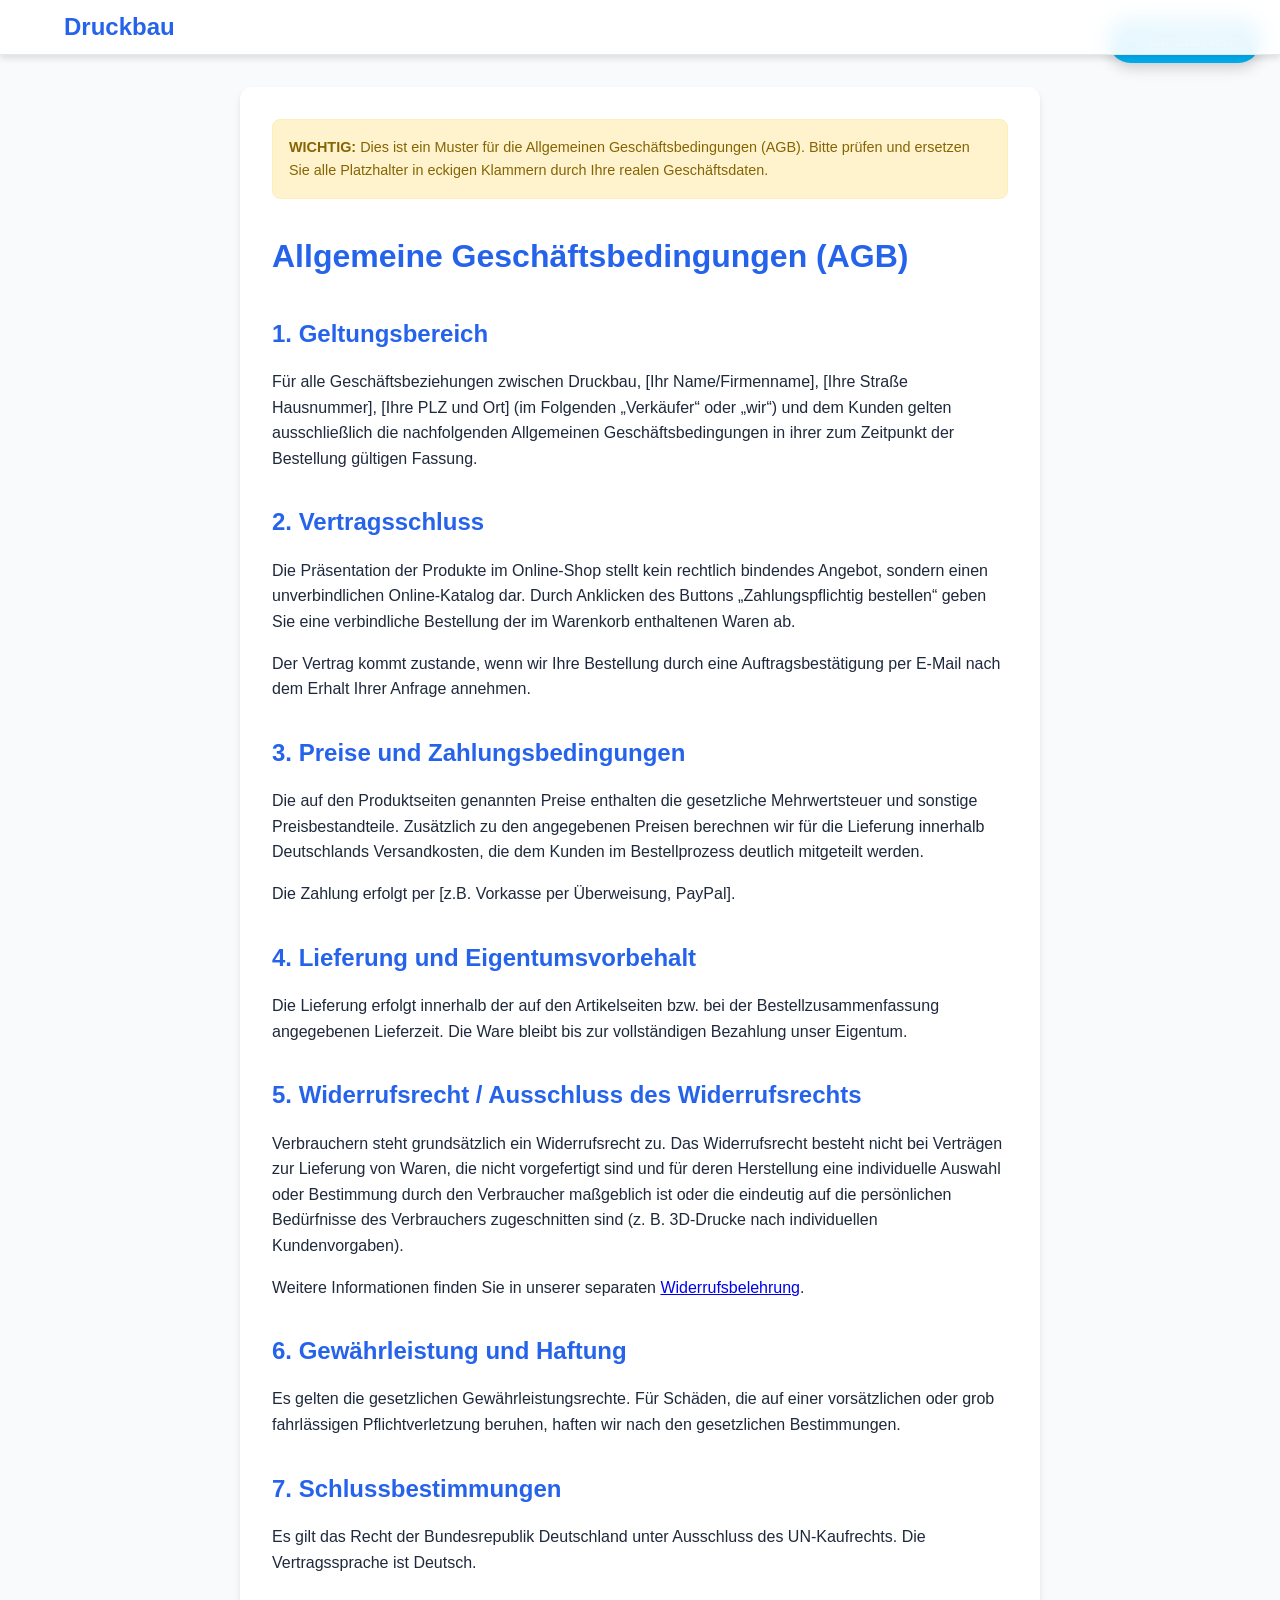
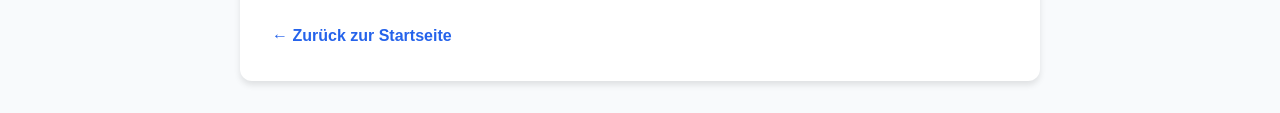
==== agb.html @ fbfbb834 "New Update" ====
<!DOCTYPE html>
<html lang="de">

<head>
    <meta charset="UTF-8">
    <meta name="viewport" content="width=device-width, initial-scale=1.0">
    <title>Druckbau - AGB</title>
    <link href="https://fonts.googleapis.com/css2?family=Inter:wght@300;400;500;600;700&display=swap" rel="stylesheet">
    <link rel="stylesheet" href="style.css">
    <!-- Security Headers -->
    <meta http-equiv="Content-Security-Policy"
        content="default-src 'self'; script-src 'self' https://fonts.googleapis.com https://cdn.jsdelivr.net; style-src 'self' 'unsafe-inline' https://fonts.googleapis.com; font-src 'self' https://fonts.gstatic.com; img-src 'self' data:; connect-src 'self' https://api.emailjs.com; upgrade-insecure-requests; frame-ancestors 'none';">
    <meta name="referrer" content="no-referrer-when-downgrade">
    <meta http-equiv="X-Content-Type-Options" content="nosniff">
    <meta http-equiv="X-Frame-Options" content="DENY">
    <meta http-equiv="Permissions-Policy" content="camera=(), microphone=(), geolocation=(), payment=()">
    <style>
        .legal-content {
            max-width: 800px;
            margin: 2rem auto;
            padding: 2rem;
            background: white;
            border-radius: 12px;
            box-shadow: 0 4px 6px rgba(0, 0, 0, 0.1);
        }

        h1,
        h2,
        h3 {
            color: var(--primary-blue);
            margin-bottom: 1rem;
            margin-top: 2rem;
        }

        p {
            margin-bottom: 1rem;
            line-height: 1.6;
        }

        .back-link {
            display: inline-block;
            margin-top: 2rem;
            color: var(--primary-blue);
            text-decoration: none;
            font-weight: bold;
        }
        .back-home-fixed {
            position: fixed;
            top: 20px;
            right: 20px;
            background: #00AEEF;
            color: white;
            padding: 10px 20px;
            border-radius: 50px;
            text-decoration: none;
            font-weight: bold;
            box-shadow: 0 4px 15px rgba(0, 0, 0, 0.2);
            z-index: 1000;
            font-size: 0.9rem;
            transition: transform 0.2s;
        }

        .back-home-fixed:hover {
            transform: scale(1.05);
            background: #0096ce;
        }
    </style>
</head>

<body>
    <a href="index.html" class="back-home-fixed">← Zur Startseite</a>
    <nav>
        <div class="nav-left">
            <a href="index.html" style="text-decoration:none; color:inherit;">
                <h2 style="margin:0; color: var(--primary-blue);">Druckbau</h2>
            </a>
        </div>
    </nav>

    <main>
        <div class="legal-content">
            <div
                style="background: #fff3cd; border: 1px solid #ffeeba; color: #856404; padding: 1rem; border-radius: 8px; margin-bottom: 2rem; font-size: 0.9rem;">
                <strong>WICHTIG:</strong> Dies ist ein Muster für die Allgemeinen Geschäftsbedingungen (AGB). Bitte prüfen und ersetzen Sie alle Platzhalter in eckigen Klammern durch Ihre realen Geschäftsdaten.
            </div>
            <h1>Allgemeine Geschäftsbedingungen (AGB)</h1>

            <h2>1. Geltungsbereich</h2>
            <p>Für alle Geschäftsbeziehungen zwischen Druckbau, [Ihr Name/Firmenname], [Ihre Straße Hausnummer], [Ihre PLZ und Ort] (im Folgenden „Verkäufer“ oder „wir“) und dem Kunden gelten ausschließlich die nachfolgenden Allgemeinen Geschäftsbedingungen in ihrer zum Zeitpunkt der Bestellung gültigen Fassung.</p>

            <h2>2. Vertragsschluss</h2>
            <p>Die Präsentation der Produkte im Online-Shop stellt kein rechtlich bindendes Angebot, sondern einen unverbindlichen Online-Katalog dar. Durch Anklicken des Buttons „Zahlungspflichtig bestellen“ geben Sie eine verbindliche Bestellung der im Warenkorb enthaltenen Waren ab.</p>
            <p>Der Vertrag kommt zustande, wenn wir Ihre Bestellung durch eine Auftragsbestätigung per E-Mail nach dem Erhalt Ihrer Anfrage annehmen.</p>

            <h2>3. Preise und Zahlungsbedingungen</h2>
            <p>Die auf den Produktseiten genannten Preise enthalten die gesetzliche Mehrwertsteuer und sonstige Preisbestandteile. Zusätzlich zu den angegebenen Preisen berechnen wir für die Lieferung innerhalb Deutschlands Versandkosten, die dem Kunden im Bestellprozess deutlich mitgeteilt werden.</p>
            <p>Die Zahlung erfolgt per [z.B. Vorkasse per Überweisung, PayPal].</p>

            <h2>4. Lieferung und Eigentumsvorbehalt</h2>
            <p>Die Lieferung erfolgt innerhalb der auf den Artikelseiten bzw. bei der Bestellzusammenfassung angegebenen Lieferzeit. Die Ware bleibt bis zur vollständigen Bezahlung unser Eigentum.</p>

            <h2>5. Widerrufsrecht / Ausschluss des Widerrufsrechts</h2>
            <p>Verbrauchern steht grundsätzlich ein Widerrufsrecht zu. Das Widerrufsrecht besteht nicht bei Verträgen zur Lieferung von Waren, die nicht vorgefertigt sind und für deren Herstellung eine individuelle Auswahl oder Bestimmung durch den Verbraucher maßgeblich ist oder die eindeutig auf die persönlichen Bedürfnisse des Verbrauchers zugeschnitten sind (z. B. 3D-Drucke nach individuellen Kundenvorgaben).</p>
            <p>Weitere Informationen finden Sie in unserer separaten <a href="widerruf.html">Widerrufsbelehrung</a>.</p>

            <h2>6. Gewährleistung und Haftung</h2>
            <p>Es gelten die gesetzlichen Gewährleistungsrechte. Für Schäden, die auf einer vorsätzlichen oder grob fahrlässigen Pflichtverletzung beruhen, haften wir nach den gesetzlichen Bestimmungen.</p>

            <h2>7. Schlussbestimmungen</h2>
            <p>Es gilt das Recht der Bundesrepublik Deutschland unter Ausschluss des UN-Kaufrechts. Die Vertragssprache ist Deutsch.</p>

            <a href="index.html" class="back-link">← Zurück zur Startseite</a>
        </div>
    </main>
</body>

</html>
---- style.css ----
:root {
    --primary-blue: #2563eb;
    --primary-dark: #1d4ed8;
    --white: #ffffff;
    --bg-light: #f8fafc;
    --bg-white: #ffffff; --bg-card: #ffffff;
    --text-dark: #1e293b;
    --text-light: #64748b;
    --border-color: #e2e8f0;
    --success-color: #10b981;
    --error-color: #ef4444;
    --warning-color: #f59e0b;
    --info-color: #3b82f6;
    --card-shadow: 0 4px 6px -1px rgb(0 0 0 / 0.1);
    --nav-bg: rgba(255, 255, 255, 0.9);
    --accent-blue: #e7f1ff;
    --shadow: 0 4px 6px rgba(0, 0, 0, 0.1);
    --transition: all 0.3s cubic-bezier(0.4, 0, 0.2, 1);
}

[data-theme="dark"] {
    --bg-light: #0f172a;
    --bg-white: #1e293b; --bg-card: #1e293b;
    --text-dark: #f8fafc;
    --text-light: #cbd5e1;
    --border-color: #334155;
    --card-shadow: 0 4px 6px -1px rgb(0 0 0 / 0.5);
    --nav-bg: rgba(15, 23, 42, 0.9);
}

* {
    margin: 0;
    padding: 0;
    box-sizing: border-box;
    font-family: 'Inter', sans-serif;
    transition: background-color 0.3s ease, color 0.3s ease, border-color 0.3s ease;
}

body {
    background-color: var(--bg-light);
    color: var(--text-dark);
    display: flex;
    flex-direction: column;
    min-height: 100vh;
    line-height: 1.6;
}

/* Navbar */
nav {
    background-color: var(--nav-bg);
    padding: 0.5rem 5%;
    display: flex;
    justify-content: space-between;
    align-items: center;
    box-shadow: var(--shadow);
    position: sticky;
    top: 0;
    z-index: 1000;
    backdrop-filter: blur(10px);
    border-bottom: 1px solid var(--border-color);
}

.nav-left {
    display: flex;
    align-items: center;
    gap: 1rem;
}

.logo {
    height: 80px;
    width: auto;
}

.nav-links {
    display: flex;
    gap: 2rem;
    list-style: none;
}

.nav-links li a {
    text-decoration: none;
    color: var(--text-dark);
    font-weight: 500;
    font-size: 1rem;
    display: block;
    padding: 0.5rem 0.2rem;
    transition: var(--transition);
}

.nav-links li a:hover,
.nav-links li a.active {
    color: var(--primary-blue);
}

.cart-icon-container {
    position: relative;
    cursor: pointer;
}

.cart-icon-container svg {
    width: 24px;
    height: 24px;
    color: var(--text-dark);
    transition: var(--transition);
}

.cart-icon-container:hover svg {
    color: var(--primary-blue);
}

.cart-count {
    position: absolute;
    top: -8px;
    right: -8px;
    background-color: var(--primary-blue);
    color: var(--white);
    font-size: 0.75rem;
    width: 18px;
    height: 18px;
    border-radius: 50%;
    display: flex;
    justify-content: center;
    align-items: center;
}

.wishlist-icon-container {
    position: relative;
    cursor: pointer;
    margin-right: 0.5rem;
}

.wishlist-icon-container svg {
    width: 24px;
    height: 24px;
    color: var(--text-dark);
    transition: var(--transition);
}

.wishlist-icon-container:hover svg {
    color: #ff4757;
}

.wishlist-count {
    position: absolute;
    top: -8px;
    right: -8px;
    background-color: #ff4757;
    color: var(--white);
    font-size: 0.75rem;
    width: 18px;
    height: 18px;
    border-radius: 50%;
    display: flex;
    justify-content: center;
    align-items: center;
}

/* Dropdown Menu Styles */
.dropdown {
    position: relative;
}

.dropdown-toggle {
    display: flex;
    align-items: center;
    gap: 0.3rem;
    cursor: pointer;
}

.arrow {
    font-size: 0.7rem;
    transition: transform 0.3s ease;
}

.dropdown:hover .arrow {
    transform: rotate(180deg);
}

.dropdown-menu {
    position: absolute;
    top: calc(100% - 5px);
    left: 50%;
    transform: translateX(-50%) translateY(10px);
    background-color: var(--nav-bg);
    min-width: 220px;
    box-shadow: var(--shadow);
    border: 1px solid var(--border-color);
    border-radius: 8px;
    list-style: none;
    padding: 0.5rem 0;
    opacity: 0;
    visibility: hidden;
    transition: var(--transition);
    backdrop-filter: blur(10px);
    z-index: 1001;
}

/* Bridge the gap between link and menu */
.dropdown::after {
    content: '';
    position: absolute;
    top: 100%;
    left: 0;
    width: 100%;
    height: 15px;
    background: transparent;
    display: none;
}

.dropdown:hover::after {
    display: block;
}

.dropdown:hover .dropdown-menu,
.dropdown.show .dropdown-menu {
    opacity: 1;
    visibility: visible;
    transform: translateX(-50%) translateY(0);
}

.dropdown.show .arrow {
    transform: rotate(180deg);
}

.dropdown-menu li {
    width: 100%;
}

.dropdown-menu li a {
    display: block;
    padding: 0.8rem 1.5rem;
    width: 100%;
    color: var(--text-dark);
}

.dropdown-menu li a:hover {
    background-color: var(--accent-blue);
    color: var(--primary-blue);
}

[data-theme="dark"] .dropdown-menu {
    background-color: var(--nav-bg);
}

/* Sections */
main {
    flex: 1;
}

section {
    display: none;
    padding: 2rem 5%;
    animation: fadeIn 0.5s ease;
}

section.active {
    display: block;
}

@keyframes fadeIn {
    from {
        opacity: 0;
        transform: translateY(10px);
    }

    to {
        opacity: 1;
        transform: translateY(0);
    }
}

/* Home Section */
#home {
    position: relative;
    height: 90vh;
    /* Fill most of screen */
    display: flex;
    flex-direction: column;
    justify-content: center;
    align-items: center;
    text-align: center;
    color: var(--white);
    background: linear-gradient(rgba(0, 86, 179, 0.7), rgba(0, 40, 85, 0.8)), url('background.png');
    background-size: cover;
    background-position: center;
    padding: 0;
}

#home h1 {
    font-size: 4rem;
    margin-bottom: 1rem;
    text-shadow: 0 2px 4px rgba(0, 0, 0, 0.3);
}

#home p {
    font-size: 1.5rem;
    margin-bottom: 2rem;
}

.youtube-link,
.discord-link {
    display: inline-flex;
    align-items: center;
    gap: 0.5rem;
    padding: 0.8rem 1.5rem;
    background-color: var(--white);
    border-radius: 50px;
    text-decoration: none;
    font-weight: bold;
    transition: var(--transition);
    box-shadow: 0 4px 15px rgba(0, 0, 0, 0.2);
}

.youtube-link {
    color: #FF0000;
}

.discord-link {
    background-color: #5865F2;
    color: var(--white);
}

.youtube-link:hover,
.discord-link:hover {
    transform: translateY(-3px);
    box-shadow: 0 6px 20px rgba(0, 0, 0, 0.3);
}

/* Products Section */
.products-grid {
    display: grid;
    grid-template-columns: repeat(auto-fit, minmax(280px, 1fr));
    gap: 2rem;
    margin-top: 2rem;
}

.product-card {
    background: var(--bg-white);
    border-radius: 16px;
    padding: 1.5rem;
    box-shadow: var(--card-shadow);
    transition: var(--transition);
    border: 1px solid var(--border-color);
    display: flex;
    flex-direction: column;
    justify-content: space-between;
}

.product-card:hover {
    transform: translateY(-5px);
    box-shadow: 0 10px 20px rgba(0, 0, 0, 0.1);
}

.product-gallery {
    margin-bottom: 1rem;
}

.main-image-container {
    position: relative;
    overflow: hidden;
    border-radius: 12px;
    background: #f8f8f8;
    aspect-ratio: 1 / 1;
    display: flex;
    align-items: center;
    justify-content: center;
}

.main-img {
    width: 100%;
    height: 100%;
    object-fit: contain;
    transition: transform 0.3s ease;
}

.thumbnail-row {
    display: flex;
    gap: 8px;
    margin-top: 8px;
    overflow-x: auto;
    padding-bottom: 5px;
}

.thumbnail {
    width: 60px;
    height: 60px;
    object-fit: cover;
    border-radius: 8px;
    cursor: pointer;
    border: 2px solid transparent;
    transition: all 0.2s ease;
    opacity: 0.7;
}

.thumbnail:hover {
    opacity: 1;
    transform: scale(1.05);
}

.thumbnail.active {
    border-color: var(--primary-blue);
    opacity: 1;
    box-shadow: 0 0 8px rgba(0, 174, 239, 0.4);
}

.wishlist-btn {
    position: absolute;
    top: 1rem;
    right: 1rem;
    background: white;
    border: 1px solid var(--border-color);
    border-radius: 50%;
    width: 36px;
    height: 36px;
    display: flex;
    justify-content: center;
    align-items: center;
    cursor: pointer;
    z-index: 10;
    transition: var(--transition);
    box-shadow: var(--shadow);
}

.wishlist-btn svg {
    width: 20px;
    height: 20px;
    color: var(--text-light);
}

.wishlist-btn.active svg {
    color: #ff4757;
    fill: #ff4757;
}

.wishlist-btn:hover {
    transform: scale(1.1);
}

.product-card h3 {
    color: var(--primary-blue);
    margin-bottom: 0.5rem;
}

.price {
    font-size: 1.25rem;
    font-weight: bold;
    color: var(--text-dark);
    margin-bottom: 1.5rem;
    display: block;
}

.product-options {
    margin-bottom: 1.5rem;
}

.option-group {
    margin-bottom: 1rem;
}

.option-group label {
    display: block;
    margin-bottom: 0.5rem;
    font-size: 0.9rem;
    color: var(--text-light);
}

.gallery-container {
    position: relative;
    overflow: hidden;
    border-radius: 8px;
    margin-bottom: 1rem;
}

.tint-layer {
    position: absolute;
    top: 0;
    left: 0;
    width: 100%;
    height: 100%;
    pointer-events: none;
    z-index: 5;
    mix-blend-mode: multiply;
    /* Or 'color' / 'overlay' depending on look */
    transition: background 0.5s ease;
    border-radius: 8px;
}

select,
.qty-input {
    width: 100%;
    padding: 0.8rem;
    border: 1px solid #ddd;
    border-radius: 6px;
    background-color: #f9f9f9;
    font-size: 1rem;
}

.color-preview-container {
    display: flex;
    align-items: center;
    gap: 10px;
}

.color-preview {
    width: 24px;
    height: 24px;
    border-radius: 50%;
    border: 1px solid #ddd;
    box-shadow: inset 0 2px 4px rgba(0, 0, 0, 0.1);
}

/* Colors for preview */
.preview-blue {
    background-color: #00AEEF;
}

.preview-white {
    background-color: #ffffff;
}

.preview-black {
    background-color: #000000;
}

.preview-green {
    background-color: #28a745;
}

.preview-orange {
    background-color: #fd7e14;
}

.preview-trans-blue {
    background-color: rgba(0, 0, 255, 0.5);
    background-image: linear-gradient(45deg, #ccc 25%, transparent 25%, transparent 75%, #ccc 75%, #ccc), linear-gradient(45deg, #ccc 25%, transparent 25%, transparent 75%, #ccc 75%, #ccc);
    background-size: 10px 10px;
    background-position: 0 0, 5px 5px;
    box-shadow: inset 0 0 0 20px rgba(0, 174, 239, 0.6);
    /* Cyan-Blue tint */
}

.preview-trans-green {
    background-color: rgba(0, 255, 0, 0.5);
    background-image: linear-gradient(45deg, #ccc 25%, transparent 25%, transparent 75%, #ccc 75%, #ccc), linear-gradient(45deg, #ccc 25%, transparent 25%, transparent 75%, #ccc 75%, #ccc);
    background-size: 10px 10px;
    background-position: 0 0, 5px 5px;
    box-shadow: inset 0 0 0 20px rgba(40, 167, 69, 0.6);
}

.preview-trans-yellow {
    background-color: rgba(255, 255, 0, 0.5);
    background-image: linear-gradient(45deg, #ccc 25%, transparent 25%, transparent 75%, #ccc 75%, #ccc), linear-gradient(45deg, #ccc 25%, transparent 25%, transparent 75%, #ccc 75%, #ccc);
    background-size: 10px 10px;
    background-position: 0 0, 5px 5px;
    box-shadow: inset 0 0 0 20px rgba(255, 255, 0, 0.6);
}

.preview-trans-red {
    background-color: rgba(255, 0, 0, 0.5);
    background-image: linear-gradient(45deg, #ccc 25%, transparent 25%, transparent 75%, #ccc 75%, #ccc), linear-gradient(45deg, #ccc 25%, transparent 25%, transparent 75%, #ccc 75%, #ccc);
    background-size: 10px 10px;
    background-position: 0 0, 5px 5px;
    box-shadow: inset 0 0 0 20px rgba(220, 53, 69, 0.6);
}

.preview-grey {
    background-color: #808080;
}

.preview-brown {
    background-color: #8B4513;
}

.preview-custom {
    background: conic-gradient(red, orange, yellow, green, blue, indigo, violet, red);
}

.warning-msg {
    margin-top: 5px;
    font-size: 0.85rem;
    color: #856404;
    background-color: #fff3cd;
    border: 1px solid #ffeeba;
    padding: 8px;
    border-radius: 4px;
}

.file-warning-box {
    margin-top: 10px;
    font-size: 0.85rem;
    color: #856404;
    background-color: #fff3cd;
    border: 1px solid #ffeeba;
    padding: 10px;
    border-radius: 8px;
    display: flex;
    align-items: flex-start;
    gap: 10px;
    line-height: 1.4;
    word-wrap: break-word;
    /* Ensure single long words break if needed */
    overflow-wrap: anywhere;
}

.file-warning-box span {
    flex: 1;
    min-width: 0;
    /* Critical for flex child wrapping */
}

.file-warning-box svg {
    flex-shrink: 0;
    margin-top: 2px;
}

.selected-files-list {
    margin-top: 8px;
    font-size: 0.85rem;
    color: var(--text-dark);
    max-height: 100px;
    overflow-y: auto;
    padding-left: 1.2rem;
}

.selected-files-list li {
    margin-bottom: 4px;
    display: flex;
    justify-content: space-between;
    align-items: center;
    background: #fff;
    padding: 4px 8px;
    border-radius: 4px;
    border: 1px solid #ddd;
}

.remove-file-btn {
    background: none;
    border: none;
    color: #dc3545;
    cursor: pointer;
    font-weight: bold;
    padding: 0 4px;
    font-size: 1.1rem;
    line-height: 1;
}

.remove-file-btn:hover {
    color: #a71d2a;
    transform: scale(1.2);
}

.add-btn {
    width: 100%;
    padding: 1rem;
    background-color: var(--primary-blue);
    color: var(--white);
    border: none;
    border-radius: 6px;
    font-weight: 600;
    cursor: pointer;
    transition: var(--transition);
}

.add-btn:hover {
    background-color: var(--secondary-blue);
}

/* Wishlist Section */
.wishlist-empty {
    text-align: center;
    padding: 3rem;
    background: var(--bg-white);
    border-radius: 12px;
    box-shadow: var(--shadow);
}

.wishlist-empty h2 {
    margin-bottom: 1rem;
    color: var(--text-light);
}

/* Cart Section */
.cart-container {
    max-width: 800px;
    margin: 0 auto;
    background: var(--white);
    padding: 2rem;
    border-radius: 12px;
    box-shadow: var(--shadow);
}

.cart-items {
    margin-bottom: 2rem;
}

.cart-item {
    display: flex;
    justify-content: space-between;
    align-items: center;
    padding: 1rem 0;
    border-bottom: 1px solid #eee;
}

.cart-item-details h4 {
    color: var(--text-dark);
}

.cart-item-info {
    font-size: 0.9rem;
    color: var(--text-light);
}

.remove-btn {
    background: none;
    border: none;
    cursor: pointer;
    color: #dc3545;
    padding: 0.5rem;
    transition: var(--transition);
}

.remove-btn:hover {
    color: #bd2130;
    transform: scale(1.1);
}

.cart-summary {
    background-color: var(--accent-blue);
    padding: 1.5rem;
    border-radius: 8px;
}

.summary-row {
    display: flex;
    justify-content: space-between;
    margin-bottom: 0.5rem;
    color: var(--text-dark);
}

.summary-row.total {
    margin-top: 1rem;
    padding-top: 1rem;
    border-top: 1px solid #ccc;
    font-weight: bold;
    font-size: 1.2rem;
    color: var(--primary-blue);
}

.checkout-btn {
    width: 100%;
    margin-top: 1.5rem;
    padding: 1rem;
    background-color: var(--primary-blue);
    color: var(--white);
    border: none;
    border-radius: 6px;
    font-weight: bold;
    font-size: 1.1rem;
    cursor: pointer;
    transition: var(--transition);
}

.checkout-btn:hover {
    background-color: var(--secondary-blue);
}

/* Contact Section */
.contact-container {
    max-width: 600px;
    margin: 0 auto;
    background: var(--white);
    padding: 3rem;
    border-radius: 12px;
    box-shadow: var(--shadow);
    text-align: center;
}

.contact-form {
    display: flex;
    flex-direction: column;
    gap: 1rem;
    margin-top: 2rem;
}

.contact-form textarea {
    width: 100%;
    padding: 1rem;
    border: 1px solid #ddd;
    border-radius: 6px;
    min-height: 150px;
    margin-bottom: 1rem;
    font-size: 1rem;
}

.contact-btn {
    padding: 1rem;
    background-color: var(--primary-blue);
    color: var(--white);
    border: none;
    border-radius: 6px;
    font-weight: bold;
    cursor: pointer;
    transition: var(--transition);
    text-decoration: none;
    display: inline-block;
}

.contact-btn:hover {
    background-color: var(--secondary-blue);
}

.hp-field {
    position: absolute;
    left: -5000px;
    top: auto;
    width: 1px;
    height: 1px;
    overflow: hidden;
}

/* Responsive */
@media (max-width: 768px) {
    nav {
        flex-direction: column;
        gap: 1rem;
    }

    .nav-links {
        gap: 1rem;
        flex-wrap: wrap;
        justify-content: center;
    }
    
    .dropdown {
        width: 100%;
        text-align: center;
    }
    
    .dropdown-menu {
        position: static;
        transform: none;
        box-shadow: none;
        border: none;
        visibility: hidden;
        opacity: 0;
        height: 0;
        overflow: hidden;
        padding: 0;
        width: 100%;
    }
    .dropdown.show .dropdown-menu {
        visibility: visible;
        opacity: 1;
        height: auto;
        padding: 0.5rem 0;
    }

    #home h1 {
        font-size: 2.5rem;
    }
}

/* Gallery Styles */
.gallery-container {
    width: 100%;
    overflow-x: auto;
    padding-bottom: 10px;
    margin-bottom: 1rem;
    -webkit-overflow-scrolling: touch;
    /* smooth scrolling on iOS */
    scrollbar-width: thin;
}

.gallery-slide {
    display: flex;
    gap: 10px;
}

.gallery-img {
    height: 100px;
    width: auto;
    cursor: pointer;
    border-radius: 4px;
    transition: transform 0.2s ease;
    display: block;
    /* Fix for whitespace */
    border: 1px solid #eee;
}

.gallery-item {
    position: relative;
    display: inline-block;
    flex-shrink: 0;
    cursor: pointer;
}

.maximize-icon {
    position: absolute;
    bottom: 5px;
    right: 5px;
    background-color: rgba(0, 0, 0, 0.6);
    color: white;
    width: 24px;
    height: 24px;
    border-radius: 4px;
    display: flex;
    justify-content: center;
    align-items: center;
    cursor: pointer;
    opacity: 0.8;
    transition: opacity 0.2s;
    /* pointer-events removed to ensure clicks work */
}

.gallery-item:hover .maximize-icon {
    opacity: 1;
    background-color: rgba(0, 123, 255, 0.8);
}

.gallery-item:hover .gallery-img {
    transform: scale(1.02);
    box-shadow: 0 2px 5px rgba(0, 0, 0, 0.2);
}

/* Lightbox Styles */
.lightbox {
    display: none;
    position: fixed;
    z-index: 1000;
    left: 0;
    top: 0;
    width: 100%;
    height: 100%;
    overflow: auto;
    background-color: rgba(0, 0, 0, 0.9);
    justify-content: center;
    align-items: center;
    flex-direction: column;
}

.lightbox-content {
    margin: auto;
    display: block;
    width: 80%;
    max-width: 900px;
    max-height: 80vh;
    object-fit: contain;
    border-radius: 8px;
    border: 2px solid white;
}

.close-lightbox {
    position: absolute;
    top: 25px;
    right: 35px;
    color: #f1f1f1;
    font-size: 40px;
    font-weight: bold;
    transition: 0.3s;
    cursor: pointer;
    z-index: 1001;
}


/* Footer */
footer {
    background-color: var(--bg-white);
    color: var(--primary-blue);
    padding: 4rem 5% 2rem 5%;
    margin-top: auto;
    border-top: 1px solid var(--border-color);
}

[data-theme="dark"] footer {
    color: var(--white);
}

.footer-container {
    display: grid;
    grid-template-columns: repeat(auto-fit, minmax(200px, 1fr));
    gap: 3rem;
    max-width: 1200px;
    margin: 0 auto 3rem auto;
}

.footer-col h3 {
    color: inherit;
    margin-bottom: 1.5rem;
    font-size: 1.2rem;
}

.footer-col p {
    font-size: 0.95rem;
    line-height: 1.6;
    margin-bottom: 1rem;
    color: inherit;
}

.footer-link {
    display: block;
    color: inherit;
    text-decoration: none;
    margin-bottom: 0.8rem;
    transition: var(--transition);
    opacity: 0.8;
}

.footer-link:hover {
    color: inherit;
    opacity: 1;
    padding-left: 5px;
}

.footer-col a {
    color: inherit;
    text-decoration: none;
    transition: var(--transition);
}

.footer-col a:hover {
    color: inherit;
    text-decoration: underline;
}

.footer-bottom {
    text-align: center;
    border-top: 1px solid var(--border-color);
    padding-top: 2rem;
}

.copyright {
    color: inherit;
    font-size: 0.85rem;
    opacity: 0.7;
}

/* Theme Toggle */
.theme-toggle {
    background: none;
    border: none;
    color: var(--text-dark);
    cursor: pointer;
    padding: 8px;
    border-radius: 50%;
    display: flex;
    align-items: center;
    justify-content: center;
    transition: var(--transition);
}

.theme-toggle:hover {
    background-color: var(--bg-light);
    transform: rotate(15deg);
}

[data-theme="dark"] .theme-toggle {
    color: #fbbf24;
}

/* Section Headers */
.section-title {
    text-align: center;
    margin-bottom: 2.5rem;
    color: var(--primary-blue);
    font-size: 2.5rem;
}

/* Process Section */
/* ... (existing process styles) ... */

/* Testimonials Section */
/* ... (existing testimonial styles) ... */

/* About Section */
.about-section {
    background-color: var(--white);
    padding: 4rem 5%;
}

.about-container {
    max-width: 1000px;
    margin: 0 auto;
    display: flex;
    align-items: center;
    gap: 4rem;
}

.about-text {
    flex: 1;
}

.about-text h3 {
    font-size: 1.8rem;
    color: var(--text-dark);
    margin-bottom: 1rem;
}

.about-text p {
    margin-bottom: 1rem;
    color: var(--text-light);
    font-size: 1.1rem;
}

.about-image {
    flex: 1;
    display: flex;
    justify-content: center;
}

.image-placeholder-box {
    width: 100%;
    max-width: 400px;
    height: 300px;
    background-color: var(--bg-light);
    border: 2px dashed var(--border-color);
    border-radius: 12px;
    display: flex;
    justify-content: center;
    align-items: center;
    color: var(--text-light);
    font-weight: bold;
}

@media (max-width: 768px) {
    .about-container {
        flex-direction: column-reverse;
        gap: 2rem;
        text-align: center;
    }

    .image-placeholder-box {
        height: 250px;
    }
}

/* FAQ Accordion */
.modal-overlay {
    position: fixed;
    top: 0;
    left: 0;
    width: 100%;
    height: 100%;
    background: rgba(0, 0, 0, 0.5);
    display: none;
    justify-content: center;
    align-items: center;
    z-index: 2000;
    backdrop-filter: blur(5px);
    opacity: 0;
    transition: opacity 0.3s ease;
}

.modal-overlay.show {
    display: flex;
    opacity: 1;
}

.modal-content {
    background: var(--bg-white);
    padding: 2rem;
    border-radius: 12px;
    width: 90%;
    max-width: 500px;
    position: relative;
    box-shadow: 0 10px 25px rgba(0, 0, 0, 0.2);
    transform: translateY(20px);
    transition: transform 0.3s ease;
}

.modal-overlay.show .modal-content {
    transform: translateY(0);
}

.close-modal {
    position: absolute;
    top: 10px;
    right: 15px;
    background: none;
    border: none;
    font-size: 2rem;
    cursor: pointer;
    color: var(--text-light);
}

/* Star Rating Input */
.star-rating {
    display: flex;
    flex-direction: row-reverse;
    justify-content: flex-end;
    gap: 0.5rem;
}

.star-rating input {
    display: none;
}

.star-rating label {
    font-size: 2rem;
    color: #ccc;
    cursor: pointer;
    transition: color 0.2s;
}

.star-rating input:checked~label,
.star-rating label:hover,
.star-rating label:hover~label {
    color: #fbbf24;
}

/* Product Reviews Display */
.product-rating-summary {
    display: flex;
    align-items: center;
    gap: 0.5rem;
    margin-bottom: 0.5rem;
    font-size: 0.9rem;
    color: var(--text-light);
}

.product-stars {
    color: #fbbf24;
}

.rate-btn {
    background: none;
    border: 1px solid var(--primary-blue);
    color: var(--primary-blue);
    padding: 4px 8px;
    border-radius: 4px;
    cursor: pointer;
    font-size: 0.8rem;
    margin-left: auto;
    transition: var(--transition);
}

.rate-btn:hover {
    background: var(--primary-blue);
    color: var(--white);
}

.user-reviews-list {
    margin-top: 1rem;
    border-top: 1px solid var(--border-color);
    padding-top: 1rem;
}

.user-review {
    background: var(--bg-light);
    padding: 0.8rem;
    border-radius: 8px;
    margin-bottom: 0.5rem;
    font-size: 0.9rem;
}

.review-header {
    display: flex;
    justify-content: space-between;
    margin-bottom: 0.2rem;
    font-weight: bold;
    color: var(--text-dark);
}

.review-date {
    font-size: 0.75rem;
    color: var(--text-light);
    font-weight: normal;
}

/* FAQ Accordion */
.testimonials-section {
    background-color: var(--bg-light);
    padding: 4rem 5%;
}

.testimonials-grid {
    display: grid;
    grid-template-columns: repeat(auto-fit, minmax(300px, 1fr));
    gap: 2rem;
    max-width: 1200px;
    margin: 0 auto;
}

.testimonial-card {
    background: var(--bg-white);
    padding: 2rem;
    border-radius: 12px;
    box-shadow: var(--card-shadow);
    border: 1px solid var(--border-color);
    position: relative;
    transition: var(--transition);
}

.testimonial-card:hover {
    transform: translateY(-5px);
    box-shadow: 0 10px 20px rgba(0, 0, 0, 0.1);
}

.stars {
    color: #fbbf24;
    /* Amber/Gold */
    font-size: 1.2rem;
    margin-bottom: 1rem;
}

.quote {
    font-style: italic;
    color: var(--text-dark);
    margin-bottom: 1.5rem;
    font-size: 1.05rem;
    line-height: 1.6;
}

.author {
    font-weight: bold;
    color: var(--primary-blue);
    text-align: right;
}

.process-section {
    background-color: var(--white);
    margin-bottom: 2rem;
}

.process-grid {
    display: flex;
    justify-content: center;
    align-items: flex-start;
    gap: 2rem;
    flex-wrap: wrap;
    text-align: center;
    max-width: 1000px;
    margin: 0 auto;
}

.process-step {
    flex: 1;
    min-width: 250px;
    padding: 1rem;
    position: relative;
}

.process-icon {
    font-size: 3.5rem;
    margin-bottom: 1rem;
    background: var(--accent-blue);
    width: 100px;
    height: 100px;
    line-height: 100px;
    border-radius: 50%;
    margin: 0 auto 1.5rem auto;
    box-shadow: var(--card-shadow);
    transition: var(--transition);
}

.process-step:hover .process-icon {
    transform: scale(1.1) rotate(5deg);
    background: var(--primary-blue);
    color: var(--white);
}

.process-step h3 {
    color: var(--primary-blue);
    margin-bottom: 0.5rem;
}

.process-arrow {
    font-size: 2rem;
    color: var(--primary-blue);
    align-self: center;
    margin-top: -2rem;
    /* Align with icons */
}

@media (max-width: 768px) {
    .process-grid {
        flex-direction: column;
        align-items: center;
        gap: 1rem;
    }

    .process-arrow {
        transform: rotate(90deg);
        margin: 0.5rem 0;
    }
}

/* Material Section */
.material-grid {
    display: grid;
    grid-template-columns: repeat(auto-fit, minmax(280px, 1fr));
    gap: 2rem;
    margin-bottom: 4rem;
}

.material-card {
    background: var(--bg-white);
    padding: 2.5rem;
    border-radius: 20px;
    box-shadow: var(--card-shadow);
    text-align: center;
    border: 1px solid var(--border-color);
    transition: var(--transition);
}

.material-icon {
    font-size: 3rem;
    margin-bottom: 1rem;
}

/* FAQ Accordion */
.faq-accordion {
    max-width: 800px;
    margin: 0 auto 4rem auto;
}

.faq-item {
    background: var(--bg-white);
    border-radius: 12px;
    margin-bottom: 1rem;
    overflow: hidden;
    box-shadow: var(--card-shadow);
    border: 1px solid var(--border-color);
}

.faq-question {
    width: 100%;
    padding: 1.25rem 2rem;
    text-align: left;
    background: none;
    border: none;
    color: var(--text-dark);
    font-size: 1.1rem;
    font-weight: 600;
    cursor: pointer;
    display: flex;
    justify-content: space-between;
    align-items: center;
}

.faq-question::after {
    content: '+';
    font-size: 1.5rem;
    color: var(--primary-blue);
}

.faq-item.active .faq-question::after {
    content: '−';
}

.faq-answer {
    max-height: 0;
    overflow: hidden;
    transition: max-height 0.3s ease-out;
}

.faq-answer p {
    padding: 0 2rem 1.25rem 2rem;
    color: var(--text-light);
}

.faq-item.active .faq-answer {
    max-height: 200px;
}

/* Showcase Section */
.showcase-grid {
    display: grid;
    grid-template-columns: repeat(auto-fit, minmax(250px, 1fr));
    gap: 1.5rem;
    margin-bottom: 4rem;
}

.showcase-item {
    position: relative;
    border-radius: 12px;
    overflow: hidden;
    aspect-ratio: 1;
    box-shadow: var(--card-shadow);
}

.showcase-item img {
    width: 100%;
    height: 100%;
    object-fit: cover;
    transition: var(--transition);
}

.showcase-overlay {
    position: absolute;
    bottom: 0;
    left: 0;
    right: 0;
    background: linear-gradient(transparent, rgba(0, 0, 0, 0.8));
    color: white;
    padding: 1rem;
    text-align: center;
    opacity: 0;
    transition: var(--transition);
}

.showcase-item:hover img {
    transform: scale(1.1);
}

.showcase-item:hover .showcase-overlay {
    opacity: 1;
}

/* 3D Preview */
.model-viewer-wrapper {
    width: 100%;
    height: 500px;
    background: var(--bg-white);
    border-radius: 20px;
    border: 1px solid var(--border-color);
    box-shadow: var(--card-shadow);
    overflow: hidden;
}

model-viewer {
    width: 100%;
    height: 100%;
    background-color: var(--bg-white);
}

.model-placeholder {
    height: 100%;
    display: flex;
    align-items: center;
    justify-content: center;
    color: var(--text-light);
}

    font-size: 1rem;
    cursor: pointer;
    transition: var(--transition);
    flex: 1;
}

.cookie-btn-secondary:hover {
    background-color: var(--bg-light);
    color: var(--text-dark);
    border-color: var(--text-light);
}

/* ============================================
   NEW FEATURES STYLES
   ============================================ */

/* Language Switcher */
.language-switcher {
    display: flex;
    gap: 0.5rem;
    align-items: center;
}

.lang-btn {
    background: none;
    border: 2px solid transparent;
    padding: 0.3rem 0.6rem;
    border-radius: 6px;
    cursor: pointer;
    font-size: 1.2rem;
    transition: var(--transition);
    opacity: 0.6;
}

.lang-btn.active {
    opacity: 1;
    border-color: var(--primary-blue);
    background: var(--accent-blue);
}

.lang-btn:hover {
    opacity: 1;
    transform: scale(1.1);
}

/* Price Calculator */
.calculator-container {
    max-width: 600px;
    margin: 2rem auto;
    background: var(--bg-white);
    padding: 2.5rem;
    border-radius: 16px;
    box-shadow: var(--card-shadow);
    border: 1px solid var(--border-color);
}

.calc-input-group {
    margin-bottom: 1.5rem;
}

.calc-input-group label {
    display: block;
    margin-bottom: 0.5rem;
    font-weight: 600;
    color: var(--text-dark);
}

.calc-input-group input,
.calc-input-group select {
    width: 100%;
    padding: 0.8rem;
    border: 1px solid var(--border-color);
    border-radius: 8px;
    font-size: 1rem;
    background: var(--bg-light);
    transition: var(--transition);
}

.calc-input-group input:focus,
.calc-input-group select:focus {
    outline: none;
    border-color: var(--primary-blue);
    background: var(--white);
}

.calc-slider {
    width: 100%;
    height: 8px;
    border-radius: 5px;
    background: var(--bg-light);
    outline: none;
    -webkit-appearance: none;
    appearance: none;
}

.calc-slider::-webkit-slider-thumb {
    -webkit-appearance: none;
    cursor: pointer;
}

.calc-slider::-moz-range-thumb {
    width: 20px;
    height: 20px;
    border-radius: 50%;
    background: var(--primary-blue);
    cursor: pointer;
    border: none;
}

.slider-value {
    display: inline-block;
    margin-left: 1rem;
    font-weight: bold;
    color: var(--primary-blue);
}

.calc-result {
    margin-top: 2rem;
    padding: 1.5rem;
    background: var(--accent-blue);
    border-radius: 12px;
    text-align: center;
}

.calc-result h3 {
    color: var(--primary-blue);
    margin-bottom: 0.5rem;
}

.calc-price {
    font-size: 2.5rem;
    font-weight: bold;
    color: var(--primary-blue);
    margin: 1rem 0;
}

.calc-disclaimer {
    font-size: 0.85rem;
    color: var(--text-light);
    font-style: italic;
}

/* Material Comparison Table */
.comparison-table-container {
    overflow-x: auto;
    margin: 2rem auto;
    max-width: 1000px;
}

.comparison-table {
    width: 100%;
    border-collapse: collapse;
    background: var(--bg-white);
    border-radius: 12px;
    overflow: hidden;
    box-shadow: var(--card-shadow);
}

.comparison-table th,
.comparison-table td {
    padding: 1.2rem;
    text-align: center;
    border-bottom: 1px solid var(--border-color);
}

.comparison-table th {
    background: var(--primary-blue);
    color: var(--white);
    font-weight: 600;
    font-size: 1.1rem;
}

.comparison-table tr:hover {
    background: var(--bg-light);
}

.comparison-table td:first-child {
    font-weight: 600;
    text-align: left;
    color: var(--text-dark);
}

.rating-bar {
    display: inline-block;
    width: 100px;
    height: 8px;
    background: var(--bg-light);
    border-radius: 4px;
    position: relative;
    overflow: hidden;
}

.rating-fill {
    height: 100%;
    background: linear-gradient(90deg, #fbbf24, #f59e0b);
    border-radius: 4px;
    transition: width 0.3s ease;
}

/* Coupon Input */
.coupon-section {
    margin-top: 1.5rem;
    padding: 1rem;
    background: var(--bg-light);
    border-radius: 8px;
    border: 1px dashed var(--border-color);
}

.coupon-input-group {
    display: flex;
    gap: 0.5rem;
    margin-bottom: 0.5rem;
}

.coupon-input {
    flex: 1;
    padding: 0.6rem;
    border: 1px solid var(--border-color);
    border-radius: 6px;
    font-family: monospace;
    text-transform: uppercase;
}

.coupon-apply-btn {
    padding: 0.6rem 1.2rem;
    background: var(--primary-blue);
    color: var(--white);
    border: none;
    border-radius: 6px;
    cursor: pointer;
    font-weight: 600;
    transition: var(--transition);
}

.coupon-apply-btn:hover {
    background: var(--secondary-blue);
}

.coupon-applied {
    display: flex;
    justify-content: space-between;
    align-items: center;
    padding: 0.5rem;
    background: #d4edda;
    border: 1px solid #c3e6cb;
    border-radius: 6px;
    color: #155724;
}

.coupon-remove-btn {
    background: none;
    border: none;
    color: #721c24;
    cursor: pointer;
    font-weight: bold;
}

/* Seasonal Offer Banner */
.seasonal-offer-banner {
    background: linear-gradient(135deg, #667eea 0%, #764ba2 100%);
    color: white;
    padding: 1.5rem;
    border-radius: 12px;
    margin: 2rem auto;
    max-width: 800px;
    text-align: center;
    box-shadow: 0 10px 30px rgba(102, 126, 234, 0.3);
    animation: pulse 2s infinite;
}

@keyframes pulse {

    0%,
    100% {
        transform: scale(1);
    }

    50% {
        transform: scale(1.02);
    }
}

.offer-title {
    font-size: 1.8rem;
    font-weight: bold;
    margin-bottom: 0.5rem;
}

.offer-description {
    font-size: 1.1rem;
    margin-bottom: 1rem;
    opacity: 0.9;
}

.countdown-timer {
    display: flex;
    justify-content: center;
    gap: 1.5rem;
    margin-top: 1rem;
}

.countdown-item {
    background: rgba(255, 255, 255, 0.2);
    padding: 0.8rem 1.2rem;
    border-radius: 8px;
    backdrop-filter: blur(10px);
}

.countdown-number {
    display: block;
    font-size: 2rem;
    font-weight: bold;
}

.countdown-label {
    display: block;
    font-size: 0.8rem;
    opacity: 0.8;
}

/* Guarantee Badge */
.guarantee-section {
    background: linear-gradient(135deg, #11998e 0%, #38ef7d 100%);
    color: white;
    padding: 2rem;
    border-radius: 16px;
    margin: 3rem auto;
    max-width: 600px;
    text-align: center;
    box-shadow: 0 10px 30px rgba(17, 153, 142, 0.3);
}

.guarantee-icon {
    font-size: 3rem;
    margin-bottom: 1rem;
}

.guarantee-title {
    font-size: 1.8rem;
    font-weight: bold;
    margin-bottom: 0.5rem;
}

.guarantee-text {
    font-size: 1.1rem;
    opacity: 0.95;
}

/* Referral Program */
.referral-container {
    max-width: 600px;
    margin: 2rem auto;
    background: var(--bg-white);
    padding: 2rem;
    border-radius: 16px;
    box-shadow: var(--card-shadow);
    border: 2px solid var(--primary-blue);
}

.referral-link-box {
    display: flex;
    gap: 0.5rem;
    margin-top: 1rem;
}

.referral-link-input {
    flex: 1;
    padding: 0.8rem;
    border: 1px solid var(--border-color);
    border-radius: 8px;
    font-family: monospace;
    background: var(--bg-light);
}

.copy-link-btn {
    padding: 0.8rem 1.5rem;
    background: var(--primary-blue);
    color: white;
    border: none;
    border-radius: 8px;
    cursor: pointer;
    font-weight: 600;
    transition: var(--transition);
}

.copy-link-btn:hover {
    background: var(--secondary-blue);
    transform: translateY(-2px);
}

/* Enhanced Admin Analytics */
.analytics-grid {
    display: grid;
    grid-template-columns: repeat(auto-fit, minmax(250px, 1fr));
    gap: 1.5rem;
    margin: 2rem 0;
}

.analytics-card {
    background: var(--bg-white);
    padding: 1.5rem;
    border-radius: 12px;
    box-shadow: var(--card-shadow);
    border-left: 4px solid var(--primary-blue);
}

.analytics-card h4 {
    color: var(--text-light);
    font-size: 0.9rem;
    margin-bottom: 0.5rem;
    text-transform: uppercase;
}

.analytics-value {
    font-size: 2rem;
    font-weight: bold;
    color: var(--primary-blue);
}

.analytics-change {
    font-size: 0.85rem;
    margin-top: 0.5rem;
}

.analytics-change.positive {
    color: #10b981;
}

.analytics-change.negative {
    color: #ef4444;
}

.chart-container {
    background: var(--bg-white);
    padding: 2rem;
    border-radius: 12px;
    box-shadow: var(--card-shadow);
    margin: 2rem 0;
}

.chart-container canvas {
    max-height: 300px;
}

/* Print Time Badge */
.print-time-badge {
    display: inline-flex;
    align-items: center;
    gap: 0.3rem;
    padding: 0.3rem 0.8rem;
    background: var(--accent-blue);
    border-radius: 20px;
    font-size: 0.85rem;
    color: var(--primary-blue);
    font-weight: 600;
    margin-bottom: 0.5rem;
}

.print-time-icon {
    font-size: 1rem;
}

/* Push Notification Permission */
.notification-prompt {
    position: fixed;
    bottom: 20px;
    right: 20px;
    background: var(--bg-white);
    padding: 1.5rem;
    border-radius: 12px;
    box-shadow: 0 10px 30px rgba(0, 0, 0, 0.2);
    max-width: 350px;
    z-index: 1000;
    animation: slideIn 0.3s ease-out;
}

@keyframes slideIn {
    from {
        transform: translateX(400px);
        opacity: 0;
    }

    to {
        transform: translateX(0);
        opacity: 1;
    }
}

.notification-prompt h4 {
    margin-bottom: 0.5rem;
    color: var(--text-dark);
}

.notification-prompt p {
    margin-bottom: 1rem;
    color: var(--text-light);
    font-size: 0.9rem;
}

.notification-actions {
    display: flex;
    gap: 0.5rem;
}

.notification-actions button {
    flex: 1;
    padding: 0.6rem;
    border: none;
    border-radius: 6px;
    cursor: pointer;
    font-weight: 600;
    transition: var(--transition);
}

.notification-allow {
    background: var(--primary-blue);
    color: white;
}

.notification-deny {
    background: var(--bg-light);
    color: var(--text-dark);
}

/* Responsive Adjustments */
@media (max-width: 768px) {
    .countdown-timer {
        gap: 0.8rem;
    }

    .countdown-item {
        padding: 0.5rem 0.8rem;
    }

    .countdown-number {
        font-size: 1.5rem;
    }

    .analytics-grid {
        grid-template-columns: 1fr;
    }

    .comparison-table {
        font-size: 0.85rem;
    }

    .comparison-table th,
    .comparison-table td {
        padding: 0.8rem 0.5rem;
    }
}

/* Toast Notification System */
.toast-container {
    position: fixed;
    top: 80px;
    right: 20px;
    z-index: 10000;
    display: flex;
    flex-direction: column;
    gap: 10px;
    pointer-events: none;
}

.toast {
    background: var(--bg-white);
    border-left: 4px solid var(--primary-blue);
    border-radius: 8px;
    padding: 1rem 1.5rem;
    box-shadow: 0 4px 12px rgba(0, 0, 0, 0.15);
    min-width: 300px;
    max-width: 400px;
    pointer-events: all;
    animation: slideIn 0.3s ease-out;
    display: flex;
    align-items: center;
    gap: 12px;
    position: relative;
}

.toast.success {
    border-left-color: #10b981;
}

.toast.error {
    border-left-color: #ef4444;
}

.toast.warning {
    border-left-color: #f59e0b;
}

.toast.info {
    border-left-color: var(--primary-blue);
}

.toast-icon {
    font-size: 1.5rem;
    flex-shrink: 0;
}

.toast.success .toast-icon {
    color: #10b981;
}

.toast.error .toast-icon {
    color: #ef4444;
}

.toast.warning .toast-icon {
    color: #f59e0b;
}

.toast.info .toast-icon {
    color: var(--primary-blue);
}

.toast-content {
    flex: 1;
    color: var(--text-dark);
    font-size: 0.95rem;
    line-height: 1.4;
}

.toast-close {
    background: none;
    border: none;
    color: var(--text-light);
    cursor: pointer;
    font-size: 1.2rem;
    padding: 0;
    width: 24px;
    height: 24px;
    display: flex;
    align-items: center;
    justify-content: center;
    border-radius: 4px;
    transition: var(--transition);
}

.toast-close:hover {
    background: var(--bg-light);
    color: var(--text-dark);
}

@keyframes slideIn {
    from {
        transform: translateX(400px);
        opacity: 0;
    }

    to {
        transform: translateX(0);
        opacity: 1;
    }
}

@keyframes slideOut {
    from {
        transform: translateX(0);
        opacity: 1;
    }

    to {
        transform: translateX(400px);
        opacity: 0;
    }
}

.toast.removing {
    animation: slideOut 0.3s ease-in forwards;
}

@media (max-width: 768px) {
    .toast-container {
        right: 10px;
        left: 10px;
        top: 70px;
    }

    .toast {
        min-width: auto;
        max-width: none;
    }
}

/* Checkout Modal Styles */
.modal-overlay {
    position: fixed;
    top: 0;
    left: 0;
    width: 100%;
    height: 100%;
    background: rgba(0, 0, 0, 0.7);
    z-index: 9999;
    display: none;
    align-items: center;
    justify-content: center;
    animation: fadeIn 0.3s ease;
}

.modal-content {
    background: var(--bg-white);
    border-radius: 12px;
    padding: 2rem;
    max-width: 600px;
    width: 90%;
    max-height: 90vh;
    overflow-y: auto;
    position: relative;
    box-shadow: 0 10px 40px rgba(0, 0, 0, 0.3);
}

.modal-close {
    position: absolute;
    top: 1rem;
    right: 1rem;
    background: none;
    border: none;
    font-size: 2rem;
    color: var(--text-light);
    cursor: pointer;
    width: 40px;
    height: 40px;
    display: flex;
    align-items: center;
    justify-content: center;
    border-radius: 50%;
    transition: var(--transition);
}

.modal-close:hover {
    background: var(--bg-light);
    color: var(--text-dark);
}

.checkout-progress {
    display: flex;
    justify-content: space-between;
    margin-bottom: 2rem;
    position: relative;
}

.checkout-progress::before {
    content: '';
    position: absolute;
    top: 20px;
    left: 10%;
    right: 10%;
    height: 2px;
    background: var(--border-color);
    z-index: 0;
}

.progress-step {
    display: flex;
    flex-direction: column;
    align-items: center;
    gap: 0.5rem;
    position: relative;
    z-index: 1;
}

.step-number {
    width: 40px;
    height: 40px;
    border-radius: 50%;
    background: var(--bg-light);
    border: 2px solid var(--border-color);
    display: flex;
    align-items: center;
    justify-content: center;
    font-weight: 600;
    color: var(--text-light);
    transition: var(--transition);
}

.progress-step.active .step-number {
    background: var(--primary-blue);
    border-color: var(--primary-blue);
    color: white;
}

.progress-step.completed .step-number {
    background: #10b981;
    border-color: #10b981;
    color: white;
}

.step-label {
    font-size: 0.85rem;
    color: var(--text-light);
    font-weight: 500;
}

.progress-step.active .step-label {
    color: var(--primary-blue);
    font-weight: 600;
}

.checkout-step {
    animation: fadeIn 0.3s ease;
}

.form-row {
    display: flex;
    gap: 1rem;
    margin-bottom: 1.5rem;
}

.form-group {
    flex: 1;
    display: flex;
    flex-direction: column;
}

.form-group.half {
    flex: 1;
}

.form-group label {
    margin-bottom: 0.5rem;
    font-weight: 500;
    color: var(--text-dark);
    font-size: 0.95rem;
}

.form-input {
    padding: 0.8rem;
    border: 2px solid var(--border-color);
    border-radius: 6px;
    font-size: 1rem;
    transition: var(--transition);
    background: var(--bg-white);
    color: var(--text-dark);
}

.form-input:focus {
    outline: none;
    border-color: var(--primary-blue);
    box-shadow: 0 0 0 3px rgba(37, 99, 235, 0.1);
}

.form-input.error {
    border-color: #ef4444;
}

.form-input.success {
    border-color: #10b981;
}

.form-error {
    color: #ef4444;
    font-size: 0.85rem;
    margin-top: 0.3rem;
    min-height: 1.2rem;
}

.checkout-actions {
    display: flex;
    gap: 1rem;
    margin-top: 2rem;
}

.checkout-btn.secondary {
    background: var(--bg-light);
    color: var(--text-dark);
    border: 1px solid var(--border-color);
}

.checkout-btn.secondary:hover {
    background: var(--border-color);
}

.checkout-confirmation {
    text-align: center;
    padding: 2rem 0;
}

@media (max-width: 768px) {
    .form-row {
        flex-direction: column;
    }

    .checkout-progress {
        font-size: 0.85rem;
    }

    .step-number {
        width: 35px;
        height: 35px;
        font-size: 0.9rem;
    }

    .step-label {
        font-size: 0.75rem;
    }
}

/* Social Proof Counter */
.social-proof-counter {
    display: flex;
    gap: 2rem;
    justify-content: center;
    margin: 2rem 0;
    flex-wrap: wrap;
}

.counter-item {
    text-align: center;
    padding: 1.5rem;
    background: var(--bg-white);
    border-radius: 12px;
    box-shadow: 0 4px 12px rgba(0, 0, 0, 0.1);
    min-width: 150px;
    transition: var(--transition);
}

.counter-item:hover {
    transform: translateY(-5px);
    box-shadow: 0 6px 16px rgba(0, 0, 0, 0.15);
}

.counter-number {
    font-size: 2rem;
    font-weight: 700;
    color: var(--primary-blue);
    margin-bottom: 0.5rem;
}

.counter-label {
    font-size: 0.9rem;
    color: var(--text-light);
    font-weight: 500;
}

/* Urgency Notifications */
.urgency-notifications {
    position: fixed;
    bottom: 100px;
    left: 20px;
    z-index: 9997;
    max-width: 350px;
}

.urgency-notification {
    background: white;
    border-left: 4px solid #10b981;
    border-radius: 8px;
    padding: 1rem;
    margin-bottom: 0.5rem;
    box-shadow: 0 4px 12px rgba(0, 0, 0, 0.15);
    display: flex;
    align-items: center;
    gap: 1rem;
    animation: slideInLeft 0.4s ease-out;
}

@keyframes slideInLeft {
    from {
        transform: translateX(-400px);
        opacity: 0;
    }

    to {
        transform: translateX(0);
        opacity: 1;
    }
}

.urgency-notification.removing {
    animation: slideOutLeft 0.3s ease-in forwards;
}

@keyframes slideOutLeft {
    from {
        transform: translateX(0);
        opacity: 1;
    }

    to {
        transform: translateX(-400px);
        opacity: 0;
    }
}

.urgency-icon {
    font-size: 1.5rem;
    flex-shrink: 0;
}

.urgency-content {
    flex: 1;
}

.urgency-title {
    font-weight: 600;
    color: var(--text-dark);
    margin-bottom: 0.2rem;
}

.urgency-text {
    font-size: 0.85rem;
    color: var(--text-light);
}

@media (max-width: 768px) {
    .urgency-notifications {
        left: 10px;
        right: 10px;
        max-width: none;
        bottom: 90px;
    }

    .social-proof-counter {
        gap: 1rem;
    }

    .counter-item {
        min-width: 120px;
        padding: 1rem;
    }

    .counter-number {
        font-size: 1.5rem;
    }
}

/* Chat Widget Styles */
.chat-widget {
    position: fixed;
    bottom: 20px;
    right: 20px;
    z-index: 9998;
}

.chat-toggle {
    width: 60px;
    height: 60px;
    border-radius: 50%;
    background: linear-gradient(135deg, var(--primary-blue), #1e40af);
    border: none;
    color: white;
    cursor: pointer;
    box-shadow: 0 4px 12px rgba(37, 99, 235, 0.4);
    display: flex;
    align-items: center;
    justify-content: center;
    transition: var(--transition);
    position: relative;
}

.chat-toggle:hover {
    transform: scale(1.1);
    box-shadow: 0 6px 16px rgba(37, 99, 235, 0.5);
}

.chat-badge {
    position: absolute;
    top: -5px;
    right: -5px;
    background: #ef4444;
    color: white;
    border-radius: 50%;
    width: 24px;
    height: 24px;
    display: flex;
    align-items: center;
    justify-content: center;
    font-size: 0.75rem;
    font-weight: 600;
    border: 2px solid white;
}

.chat-window {
    position: absolute;
    bottom: 80px;
    right: 0;
    width: 380px;
    height: 550px;
    background: var(--bg-white);
    border-radius: 12px;
    box-shadow: 0 10px 40px rgba(0, 0, 0, 0.2);
    display: flex;
    flex-direction: column;
    overflow: hidden;
    animation: slideUp 0.3s ease-out;
}

@keyframes slideUp {
    from {
        opacity: 0;
        transform: translateY(20px);
    }

    to {
        opacity: 1;
        transform: translateY(0);
    }
}

.chat-header {
    background: linear-gradient(135deg, var(--primary-blue), #1e40af);
    color: white;
    padding: 1rem 1.5rem;
    display: flex;
    justify-content: space-between;
    align-items: center;
}

.chat-header h3 {
    margin: 0;
    font-size: 1.1rem;
}

.chat-close-btn {
    background: none;
    border: none;
    color: white;
    font-size: 1.8rem;
    cursor: pointer;
    width: 32px;
    height: 32px;
    display: flex;
    align-items: center;
    justify-content: center;
    border-radius: 50%;
    transition: var(--transition);
}

.chat-close-btn:hover {
    background: rgba(255, 255, 255, 0.2);
}

.chat-messages {
    flex: 1;
    overflow-y: auto;
    padding: 1rem;
    background: var(--bg-light);
    display: flex;
    flex-direction: column;
    gap: 1rem;
}

.chat-message {
    display: flex;
    gap: 0.5rem;
    align-items: flex-start;
    animation: fadeIn 0.3s ease;
}

.chat-message.user {
    flex-direction: row-reverse;
}

.chat-avatar {
    width: 32px;
    height: 32px;
    border-radius: 50%;
    background: var(--primary-blue);
    color: white;
    display: flex;
    align-items: center;
    justify-content: center;
    font-size: 1.2rem;
    flex-shrink: 0;
}

.chat-message.user .chat-avatar {
    background: #10b981;
}

.chat-bubble {
    background: white;
    padding: 0.8rem 1rem;
    border-radius: 12px;
    max-width: 70%;
    box-shadow: 0 2px 4px rgba(0, 0, 0, 0.1);
    line-height: 1.5;
}

.chat-message.user .chat-bubble {
    background: var(--primary-blue);
    color: white;
}

.chat-quick-replies {
    padding: 0.5rem 1rem;
    display: flex;
    gap: 0.5rem;
    flex-wrap: wrap;
    background: var(--bg-white);
    border-top: 1px solid var(--border-color);
}

.quick-reply-btn {
    background: var(--bg-light);
    border: 1px solid var(--border-color);
    padding: 0.5rem 0.8rem;
    border-radius: 20px;
    font-size: 0.85rem;
    cursor: pointer;
    transition: var(--transition);
    white-space: nowrap;
}

.quick-reply-btn:hover {
    background: var(--primary-blue);
    color: white;
    border-color: var(--primary-blue);
}

.chat-input-container {
    display: flex;
    gap: 0.5rem;
    padding: 1rem;
    background: var(--bg-white);
    border-top: 1px solid var(--border-color);
}

.chat-input {
    flex: 1;
    padding: 0.8rem;
    border: 2px solid var(--border-color);
    border-radius: 20px;
    font-size: 0.95rem;
    transition: var(--transition);
}

.chat-input:focus {
    outline: none;
    border-color: var(--primary-blue);
}

.chat-send-btn {
    width: 40px;
    height: 40px;
    border-radius: 50%;
    background: var(--primary-blue);
    border: none;
    color: white;
    cursor: pointer;
    display: flex;
    align-items: center;
    justify-content: center;
    transition: var(--transition);
}

.chat-send-btn:hover {
    background: #1e40af;
    transform: scale(1.05);
}

@media (max-width: 768px) {
    .chat-window {
        width: calc(100vw - 40px);
        height: calc(100vh - 120px);
        bottom: 80px;
        right: -10px;
    }

    .chat-widget {
        right: 10px;
    }
}

/* Loading Spinner for Buttons */
.btn-loading {
    position: relative !important;
    color: transparent !important;
    pointer-events: none !important;
}

.btn-loading::after {
    content: "";
    position: absolute;
    width: 18px;
    height: 18px;
    top: 50%;
    left: 50%;
    margin-top: -9px;
    margin-left: -9px;
    border: 3px solid rgba(255, 255, 255, 0.3);
    border-radius: 50%;
    border-top-color: #fff;
    animation: btn-spin 0.6s linear infinite;
    z-index: 2;
}

@keyframes btn-spin {
    to {
        transform: rotate(360deg);
    }
}

.cart-item-new {
    animation: highlight-new 1.5s ease-out;
}

@keyframes highlight-new {
    0% { background: rgba(37, 99, 235, 0.2); border-color: var(--primary-blue); transform: scale(1.02); }
    100% { background: transparent; border-color: #eee; transform: scale(1); }
}
/* Toast Notifications */
.toast-container {
    position: fixed;
    bottom: 2rem;
    right: 2rem;
    display: flex;
    flex-direction: column;
    gap: 0.75rem;
    z-index: 10000;
    pointer-events: none;
}

.toast {
    pointer-events: auto;
    min-width: 300px;
    max-width: 450px;
    background: var(--bg-white);
    color: var(--text-dark);
    padding: 1rem 1.25rem;
    border-radius: 12px;
    box-shadow: 0 10px 15px -3px rgba(0, 0, 0, 0.1), 0 4px 6px -2px rgba(0, 0, 0, 0.05);
    display: flex;
    align-items: center;
    gap: 1rem;
    border-left: 6px solid var(--info-color);
    animation: toast-in 0.3s cubic-bezier(0.68, -0.55, 0.265, 1.55) forwards;
    position: relative;
    overflow: hidden;
}

.toast-success { border-left-color: var(--success-color); }
.toast-error { border-left-color: var(--error-color); }
.toast-warning { border-left-color: var(--warning-color); }
.toast-info { border-left-color: var(--info-color); }

.toast-icon {
    font-size: 1.5rem;
    flex-shrink: 0;
}

.toast-content {
    flex-grow: 1;
}

.toast-title {
    font-weight: 700;
    font-size: 0.95rem;
    margin-bottom: 0.1rem;
}

.toast-message {
    font-size: 0.85rem;
    color: var(--text-light);
}

.toast-close {
    cursor: pointer;
    background: none;
    border: none;
    color: var(--text-light);
    font-size: 1.2rem;
    padding: 0;
    line-height: 1;
}

@keyframes toast-in {
    from {
        transform: translateX(100%);
        opacity: 0;
    }
    to {
        transform: translateX(0);
        opacity: 1;
    }
}

.toast.toast-out {
    animation: toast-out 0.3s ease forwards;
}

@keyframes toast-out {
    to {
        transform: translateX(100%);
        opacity: 0;
    }
}


/* --- Mobile Fixes 2026 --- */
@media (max-width: 768px) {
    .status-check-container {
        display: flex;
        flex-direction: column !important;
        gap: 1rem !important;
    }
    
    #status-order-id {
        width: 100% !important;
        font-size: 1.1rem !important;
        padding: 0.8rem !important;
    }
    
    #check-status-btn {
        width: 100% !important;
        padding: 0.8rem !important;
    }

    .modal-overlay {
        z-index: 12000 !important;
    }

    .modal-content {
        width: 95% !important;
        padding: 1.5rem !important;
    }
}

#lightbox {
    z-index: 13000 !important;
}

#lightbox-img {
    max-width: 95% !important;
    max-height: 85vh !important;
    object-fit: contain !important;
}

/* --- Gallery & Thumbnail Optimization --- */
.thumbnail {
    cursor: pointer;
    transition: all 0.2s ease;
    border: 2px solid transparent;
    border-radius: 6px;
    padding: 2px;
}

.thumbnail:hover {
    transform: scale(1.1);
    border-color: var(--primary-blue);
}

.thumbnail.active {
    border-color: var(--primary-blue);
    background: var(--accent-blue);
    transform: scale(1.05);
}

@media (max-width: 768px) {
    .thumbnail-row {
        gap: 0.8rem !important;
        padding: 0.5rem 0 !important;
        overflow-x: auto;
        justify-content: flex-start !important;
    }

    .thumbnail {
        width: 60px !important;
        height: 60px !important;
        flex-shrink: 0;
    }
}

/* --- Zoom Button & Gallery Nav --- */
.main-image-container {
    position: relative;
    cursor: pointer;
}

.zoom-icon {
    position: absolute;
    top: 15px;
    right: 15px;
    background: rgba(255, 255, 255, 0.9);
    width: 35px;
    height: 35px;
    border-radius: 50%;
    display: flex;
    align-items: center;
    justify-content: center;
    box-shadow: 0 2px 8px rgba(0,0,0,0.2);
    z-index: 5;
    transition: all 0.3s ease;
    pointer-events: none; /* Let the click through to container or handle specifically */
}

.main-image-container:hover .zoom-icon {
    transform: scale(1.1);
    background: var(--primary-blue);
    color: white;
}

.gallery-nav {
    position: absolute;
    top: 50%;
    transform: translateY(-50%);
    background: rgba(255, 255, 255, 0.2);
    border: none;
    color: white;
    font-size: 2rem;
    padding: 1.5rem 1rem;
    cursor: pointer;
    z-index: 13001;
    backdrop-filter: blur(5px);
    transition: all 0.3s ease;
}

.gallery-nav:hover {
    background: rgba(255, 255, 255, 0.4);
}

.gallery-nav.prev { left: 20px; border-radius: 0 10px 10px 0; }
.gallery-nav.next { right: 20px; border-radius: 10px 0 0 10px; }

@media (max-width: 768px) {
    .gallery-nav {
        padding: 1rem 0.5rem;
        font-size: 1.5rem;
    }
}

/* --- Fix: No white buttons on hover --- */
.add-btn:hover, 
.contact-btn:hover, 
.add-to-cart-btn:hover, 
.add-custom-btn:hover,
#check-status-btn:hover,
#final-checkout-btn:hover {
    background-color: var(--primary-dark) !important;
    color: white !important;
    transform: translateY(-2px);
    box-shadow: 0 4px 12px rgba(37, 99, 235, 0.3);
}

/* --- Fix: Zoom Icon visibility --- */
.zoom-icon {
    background: rgba(0, 0, 0, 0.5) !important;
    color: white !important;
    border: 1px solid rgba(255, 255, 255, 0.3);
    backdrop-filter: blur(4px);
    padding: 8px;
    border-radius: 50%;
    display: flex !important;
    align-items: center;
    justify-content: center;
}

.zoom-icon svg {
    width: 20px;
    height: 20px;
    fill: white;
}

/* --- Fix: Wishlist Button Hover --- */
.wishlist-btn:hover {
    background: #fff0f0 !important;
    transform: scale(1.1);
}
/* Cookie Banner */
.cookie-banner {
    position: fixed;
    bottom: 20px;
    left: 20px;
    right: 20px;
    max-width: 450px;
    background: var(--bg-white);
    border: 1px solid var(--border-color);
    border-radius: 12px;
    padding: 1.5rem;
    box-shadow: 0 10px 25px rgba(0,0,0,0.15);
    z-index: 9999;
    display: none;
    animation: slideUp 0.5s ease;
}

[data-theme="dark"] .cookie-banner {
    box-shadow: 0 10px 25px rgba(0,0,0,0.5);
}

@keyframes slideUp {
    from { transform: translateY(100px); opacity: 0; }
    to { transform: translateY(0); opacity: 1; }
}

.cookie-content h3 {
    margin-bottom: 0.5rem;
    font-size: 1.1rem;
    color: var(--primary-blue);
}

.cookie-content p {
    font-size: 0.85rem;
    color: var(--text-light);
    margin-bottom: 1.2rem;
    line-height: 1.4;
}

.cookie-actions {
    display: flex;
    gap: 10px;
}

.cookie-btn {
    padding: 0.6rem 1.2rem;
    border-radius: 6px;
    font-size: 0.85rem;
    font-weight: 600;
    cursor: pointer;
    transition: var(--transition);
}

.cookie-accept {
    background: var(--primary-blue);
    color: white;
    border: none;
    flex: 2;
}

.cookie-accept:hover {
    background: var(--primary-dark);
}

.cookie-settings {
    background: transparent;
    color: var(--text-dark);
    border: 1px solid var(--border-color);
    flex: 1;
    text-decoration: none;
    display: flex;
    align-items: center;
    justify-content: center;
}

.cookie-settings:hover {
    background: var(--bg-light);
}

@media (max-width: 600px) {
    .cookie-banner {
        left: 10px;
        right: 10px;
        bottom: 10px;
        max-width: none;
    }
}
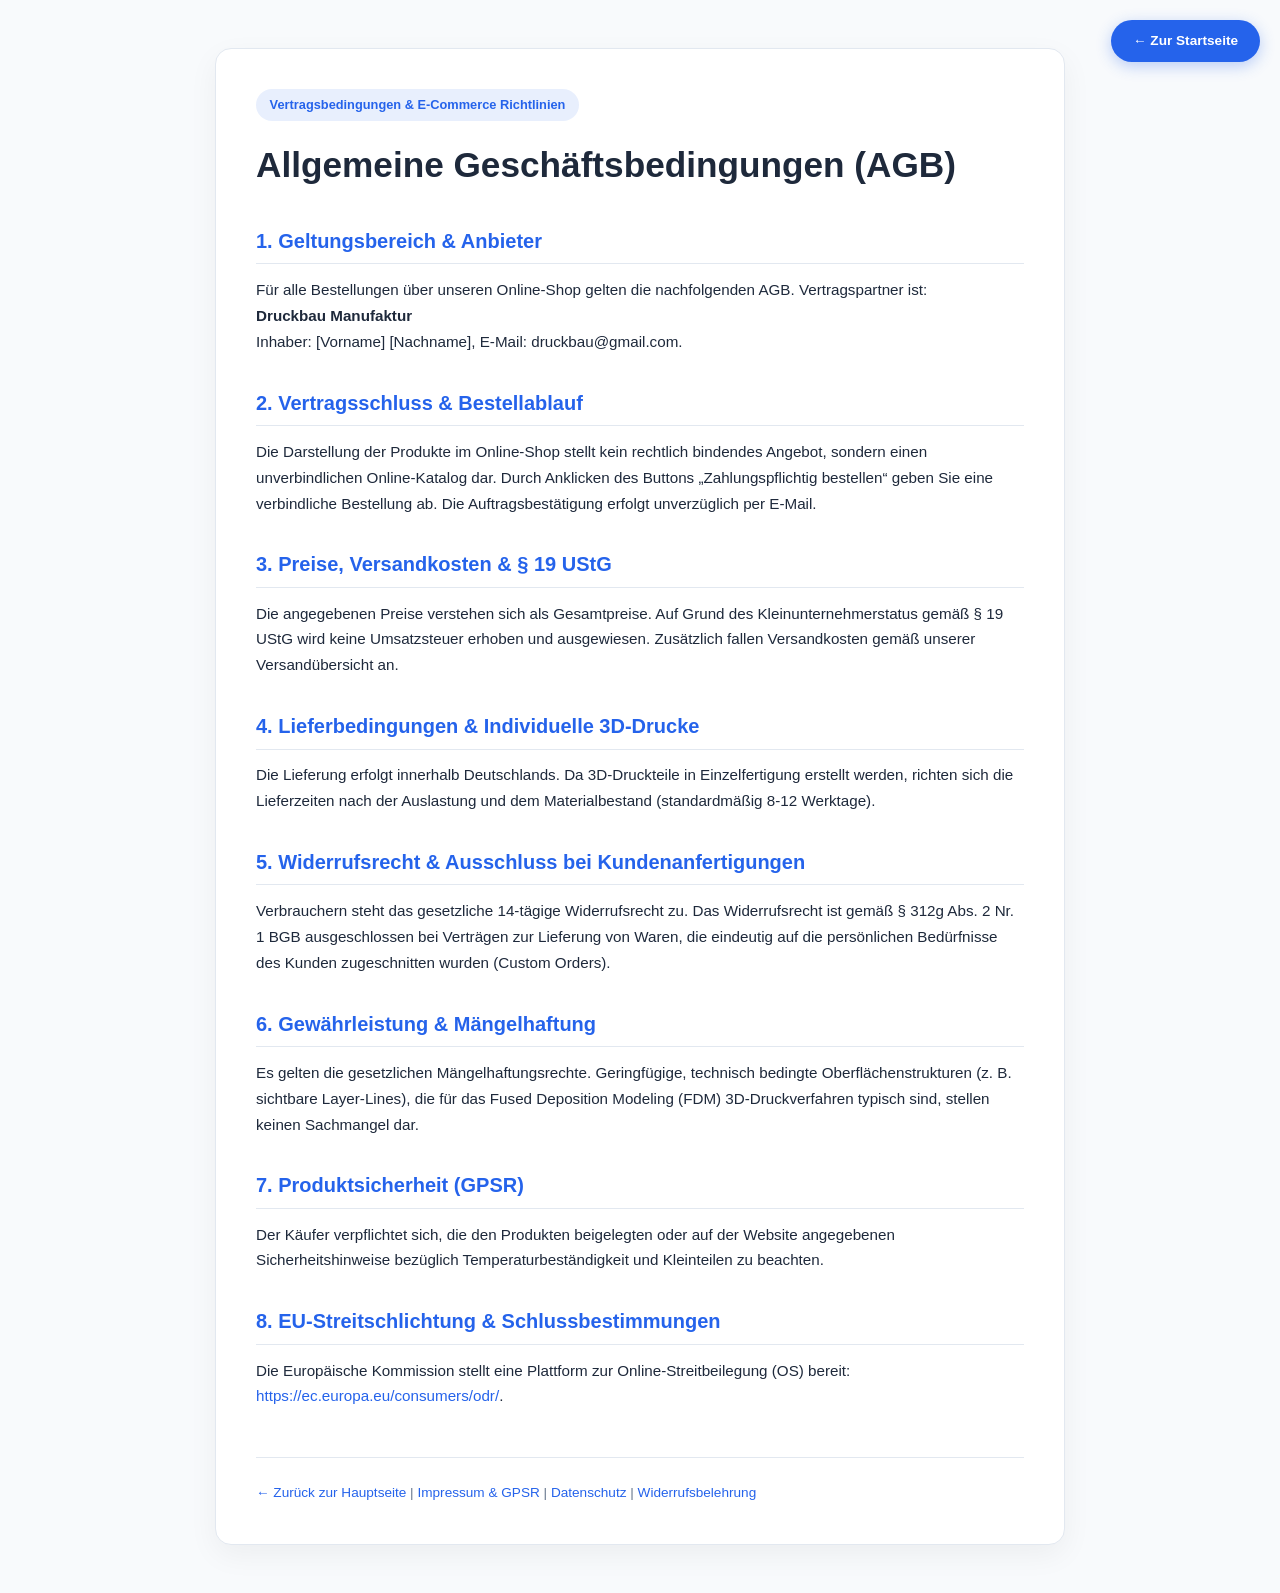
==== commit d0c98acf: "Webiste geupdatet" ====
--- a/agb.html
+++ b/agb.html
@@ -4,112 +4,183 @@
 <head>
     <meta charset="UTF-8">
     <meta name="viewport" content="width=device-width, initial-scale=1.0">
-    <title>Druckbau - AGB</title>
+    <title>Druckbau - Allgemeine Geschäftsbedingungen (AGB)</title>
+    <link rel="icon" type="image/jpeg" href="logo.jpg">
+    <link rel="preconnect" href="https://fonts.googleapis.com">
+    <link rel="preconnect" href="https://fonts.gstatic.com" crossorigin>
     <link href="https://fonts.googleapis.com/css2?family=Inter:wght@300;400;500;600;700&display=swap" rel="stylesheet">
     <link rel="stylesheet" href="style.css">
     <!-- Security Headers -->
     <meta http-equiv="Content-Security-Policy"
-        content="default-src 'self'; script-src 'self' https://fonts.googleapis.com https://cdn.jsdelivr.net; style-src 'self' 'unsafe-inline' https://fonts.googleapis.com; font-src 'self' https://fonts.gstatic.com; img-src 'self' data:; connect-src 'self' https://api.emailjs.com; upgrade-insecure-requests; frame-ancestors 'none';">
+        content="default-src 'self'; script-src 'self' 'unsafe-inline' https://fonts.googleapis.com https://cdn.jsdelivr.net; style-src 'self' 'unsafe-inline' https://fonts.googleapis.com; font-src 'self' https://fonts.gstatic.com; img-src 'self' data:; connect-src 'self' https://api.emailjs.com; upgrade-insecure-requests; frame-ancestors 'none';">
     <meta name="referrer" content="no-referrer-when-downgrade">
     <meta http-equiv="X-Content-Type-Options" content="nosniff">
     <meta http-equiv="X-Frame-Options" content="DENY">
     <meta http-equiv="Permissions-Policy" content="camera=(), microphone=(), geolocation=(), payment=()">
     <style>
-        .legal-content {
-            max-width: 800px;
-            margin: 2rem auto;
-            padding: 2rem;
-            background: white;
-            border-radius: 12px;
-            box-shadow: 0 4px 6px rgba(0, 0, 0, 0.1);
+        :root {
+            --legal-bg: #f8fafc;
+            --legal-card: #ffffff;
+            --legal-text: #1e293b;
+            --legal-muted: #64748b;
+            --legal-border: #e2e8f0;
+            --legal-primary: #2563eb;
         }
 
-        h1,
-        h2,
-        h3 {
-            color: var(--primary-blue);
-            margin-bottom: 1rem;
-            margin-top: 2rem;
+        [data-theme="dark"] {
+            --legal-bg: #0f172a;
+            --legal-card: #1e293b;
+            --legal-text: #f8fafc;
+            --legal-muted: #94a3b8;
+            --legal-border: #334155;
+            --legal-primary: #3b82f6;
         }
 
-        p {
-            margin-bottom: 1rem;
-            line-height: 1.6;
+        body {
+            background-color: var(--legal-bg);
+            color: var(--legal-text);
+            font-family: 'Inter', sans-serif;
+            margin: 0;
+            padding: 0;
         }
 
-        .back-link {
+        .legal-container {
+            max-width: 850px;
+            margin: 3rem auto;
+            padding: 2.5rem;
+            background: var(--legal-card);
+            border-radius: 16px;
+            box-shadow: 0 10px 30px rgba(0, 0, 0, 0.05);
+            border: 1px solid var(--legal-border);
+        }
+
+        .legal-badge {
             display: inline-block;
+            padding: 0.35rem 0.85rem;
+            background: rgba(37, 99, 235, 0.1);
+            color: var(--legal-primary);
+            border-radius: 50px;
+            font-size: 0.8rem;
+            font-weight: 600;
+            margin-bottom: 1rem;
+        }
+
+        h1 {
+            color: var(--legal-text);
+            font-size: 2.2rem;
+            margin-bottom: 1.5rem;
+            font-weight: 800;
+        }
+
+        h2 {
+            color: var(--legal-primary);
+            font-size: 1.25rem;
             margin-top: 2rem;
-            color: var(--primary-blue);
-            text-decoration: none;
-            font-weight: bold;
+            margin-bottom: 0.8rem;
+            font-weight: 700;
+            border-bottom: 1px solid var(--legal-border);
+            padding-bottom: 0.4rem;
         }
+
+        p, ul {
+            color: var(--legal-text);
+            line-height: 1.7;
+            font-size: 0.95rem;
+            margin-bottom: 1rem;
+        }
+
         .back-home-fixed {
             position: fixed;
             top: 20px;
             right: 20px;
-            background: #00AEEF;
+            background: var(--legal-primary);
             color: white;
-            padding: 10px 20px;
+            padding: 10px 22px;
             border-radius: 50px;
             text-decoration: none;
-            font-weight: bold;
-            box-shadow: 0 4px 15px rgba(0, 0, 0, 0.2);
+            font-weight: 600;
+            box-shadow: 0 4px 15px rgba(37, 99, 235, 0.3);
             z-index: 1000;
-            font-size: 0.9rem;
-            transition: transform 0.2s;
+            font-size: 0.85rem;
+            transition: all 0.2s ease;
         }
 
         .back-home-fixed:hover {
-            transform: scale(1.05);
-            background: #0096ce;
+            transform: translateY(-2px);
+            box-shadow: 0 6px 20px rgba(37, 99, 235, 0.4);
+        }
+
+        a {
+            color: var(--legal-primary);
+            text-decoration: none;
+        }
+        a:hover {
+            text-decoration: underline;
+        }
+
+        .footer-note {
+            margin-top: 3rem;
+            padding-top: 1.5rem;
+            border-top: 1px solid var(--legal-border);
+            font-size: 0.85rem;
+            color: var(--legal-muted);
         }
     </style>
 </head>
 
 <body>
     <a href="index.html" class="back-home-fixed">← Zur Startseite</a>
-    <nav>
-        <div class="nav-left">
-            <a href="index.html" style="text-decoration:none; color:inherit;">
-                <h2 style="margin:0; color: var(--primary-blue);">Druckbau</h2>
-            </a>
-        </div>
-    </nav>
 
     <main>
-        <div class="legal-content">
-            <div
-                style="background: #fff3cd; border: 1px solid #ffeeba; color: #856404; padding: 1rem; border-radius: 8px; margin-bottom: 2rem; font-size: 0.9rem;">
-                <strong>WICHTIG:</strong> Dies ist ein Muster für die Allgemeinen Geschäftsbedingungen (AGB). Bitte prüfen und ersetzen Sie alle Platzhalter in eckigen Klammern durch Ihre realen Geschäftsdaten.
-            </div>
+        <div class="legal-container">
+            <div class="legal-badge">Vertragsbedingungen & E-Commerce Richtlinien</div>
             <h1>Allgemeine Geschäftsbedingungen (AGB)</h1>
 
-            <h2>1. Geltungsbereich</h2>
-            <p>Für alle Geschäftsbeziehungen zwischen Druckbau, [Ihr Name/Firmenname], [Ihre Straße Hausnummer], [Ihre PLZ und Ort] (im Folgenden „Verkäufer“ oder „wir“) und dem Kunden gelten ausschließlich die nachfolgenden Allgemeinen Geschäftsbedingungen in ihrer zum Zeitpunkt der Bestellung gültigen Fassung.</p>
+            <h2>1. Geltungsbereich & Anbieter</h2>
+            <p>
+                Für alle Bestellungen über unseren Online-Shop gelten die nachfolgenden AGB. Vertragspartner ist:
+                <br><strong>Druckbau Manufaktur</strong><br>
+                Inhaber: [Vorname] [Nachname], E-Mail: <code>druckbau@gmail.com</code>.
+            </p>
 
-            <h2>2. Vertragsschluss</h2>
-            <p>Die Präsentation der Produkte im Online-Shop stellt kein rechtlich bindendes Angebot, sondern einen unverbindlichen Online-Katalog dar. Durch Anklicken des Buttons „Zahlungspflichtig bestellen“ geben Sie eine verbindliche Bestellung der im Warenkorb enthaltenen Waren ab.</p>
-            <p>Der Vertrag kommt zustande, wenn wir Ihre Bestellung durch eine Auftragsbestätigung per E-Mail nach dem Erhalt Ihrer Anfrage annehmen.</p>
+            <h2>2. Vertragsschluss & Bestellablauf</h2>
+            <p>
+                Die Darstellung der Produkte im Online-Shop stellt kein rechtlich bindendes Angebot, sondern einen unverbindlichen Online-Katalog dar. Durch Anklicken des Buttons „Zahlungspflichtig bestellen“ geben Sie eine verbindliche Bestellung ab. Die Auftragsbestätigung erfolgt unverzüglich per E-Mail.
+            </p>
 
-            <h2>3. Preise und Zahlungsbedingungen</h2>
-            <p>Die auf den Produktseiten genannten Preise enthalten die gesetzliche Mehrwertsteuer und sonstige Preisbestandteile. Zusätzlich zu den angegebenen Preisen berechnen wir für die Lieferung innerhalb Deutschlands Versandkosten, die dem Kunden im Bestellprozess deutlich mitgeteilt werden.</p>
-            <p>Die Zahlung erfolgt per [z.B. Vorkasse per Überweisung, PayPal].</p>
+            <h2>3. Preise, Versandkosten & § 19 UStG</h2>
+            <p>
+                Die angegebenen Preise verstehen sich als Gesamtpreise. Auf Grund des Kleinunternehmerstatus gemäß § 19 UStG wird keine Umsatzsteuer erhoben und ausgewiesen. Zusätzlich fallen Versandkosten gemäß unserer Versandübersicht an.
+            </p>
 
-            <h2>4. Lieferung und Eigentumsvorbehalt</h2>
-            <p>Die Lieferung erfolgt innerhalb der auf den Artikelseiten bzw. bei der Bestellzusammenfassung angegebenen Lieferzeit. Die Ware bleibt bis zur vollständigen Bezahlung unser Eigentum.</p>
+            <h2>4. Lieferbedingungen & Individuelle 3D-Drucke</h2>
+            <p>
+                Die Lieferung erfolgt innerhalb Deutschlands. Da 3D-Druckteile in Einzelfertigung erstellt werden, richten sich die Lieferzeiten nach der Auslastung und dem Materialbestand (standardmäßig 8-12 Werktage).
+            </p>
 
-            <h2>5. Widerrufsrecht / Ausschluss des Widerrufsrechts</h2>
-            <p>Verbrauchern steht grundsätzlich ein Widerrufsrecht zu. Das Widerrufsrecht besteht nicht bei Verträgen zur Lieferung von Waren, die nicht vorgefertigt sind und für deren Herstellung eine individuelle Auswahl oder Bestimmung durch den Verbraucher maßgeblich ist oder die eindeutig auf die persönlichen Bedürfnisse des Verbrauchers zugeschnitten sind (z. B. 3D-Drucke nach individuellen Kundenvorgaben).</p>
-            <p>Weitere Informationen finden Sie in unserer separaten <a href="widerruf.html">Widerrufsbelehrung</a>.</p>
+            <h2>5. Widerrufsrecht & Ausschluss bei Kundenanfertigungen</h2>
+            <p>
+                Verbrauchern steht das gesetzliche 14-tägige Widerrufsrecht zu. Das Widerrufsrecht ist gemäß § 312g Abs. 2 Nr. 1 BGB ausgeschlossen bei Verträgen zur Lieferung von Waren, die eindeutig auf die persönlichen Bedürfnisse des Kunden zugeschnitten wurden (Custom Orders).
+            </p>
 
-            <h2>6. Gewährleistung und Haftung</h2>
-            <p>Es gelten die gesetzlichen Gewährleistungsrechte. Für Schäden, die auf einer vorsätzlichen oder grob fahrlässigen Pflichtverletzung beruhen, haften wir nach den gesetzlichen Bestimmungen.</p>
+            <h2>6. Gewährleistung & Mängelhaftung</h2>
+            <p>
+                Es gelten die gesetzlichen Mängelhaftungsrechte. Geringfügige, technisch bedingte Oberflächenstrukturen (z. B. sichtbare Layer-Lines), die für das Fused Deposition Modeling (FDM) 3D-Druckverfahren typisch sind, stellen keinen Sachmangel dar.
+            </p>
 
-            <h2>7. Schlussbestimmungen</h2>
-            <p>Es gilt das Recht der Bundesrepublik Deutschland unter Ausschluss des UN-Kaufrechts. Die Vertragssprache ist Deutsch.</p>
+            <h2>7. Produktsicherheit (GPSR)</h2>
+            <p>
+                Der Käufer verpflichtet sich, die den Produkten beigelegten oder auf der Website angegebenen Sicherheitshinweise bezüglich Temperaturbeständigkeit und Kleinteilen zu beachten.
+            </p>
 
-            <a href="index.html" class="back-link">← Zurück zur Startseite</a>
+            <h2>8. EU-Streitschlichtung & Schlussbestimmungen</h2>
+            <p>
+                Die Europäische Kommission stellt eine Plattform zur Online-Streitbeilegung (OS) bereit: <a href="https://ec.europa.eu/consumers/odr/" target="_blank" rel="noopener noreferrer">https://ec.europa.eu/consumers/odr/</a>.
+            </p>
+
+            <div class="footer-note">
+                <a href="index.html">← Zurück zur Hauptseite</a> | <a href="impressum.html">Impressum & GPSR</a> | <a href="datenschutz.html">Datenschutz</a> | <a href="widerruf.html">Widerrufsbelehrung</a>
+            </div>
         </div>
     </main>
 </body>
--- a/style.css
+++ b/style.css
@@ -272,59 +272,108 @@
 /* Home Section */
 #home {
     position: relative;
-    height: 90vh;
-    /* Fill most of screen */
+    min-height: 85vh;
     display: flex;
     flex-direction: column;
     justify-content: center;
     align-items: center;
     text-align: center;
     color: var(--white);
-    background: linear-gradient(rgba(0, 86, 179, 0.7), rgba(0, 40, 85, 0.8)), url('background.png');
+    background: linear-gradient(135deg, rgba(15, 23, 42, 0.8), rgba(29, 78, 216, 0.7)), url('background.png');
     background-size: cover;
     background-position: center;
-    padding: 0;
+    padding: 4rem 1.5rem;
+    gap: 2.5rem;
+}
+
+.hero-content {
+    max-width: 800px;
+    display: flex;
+    flex-direction: column;
+    align-items: center;
+}
+
+.hero-badge {
+    display: inline-flex;
+    align-items: center;
+    gap: 0.5rem;
+    padding: 0.45rem 1.25rem;
+    background: rgba(255, 255, 255, 0.15);
+    backdrop-filter: blur(12px);
+    -webkit-backdrop-filter: blur(12px);
+    border: 1px solid rgba(255, 255, 255, 0.25);
+    border-radius: 50px;
+    font-size: 0.85rem;
+    font-weight: 600;
+    color: #f1f5f9;
+    margin-bottom: 1.5rem;
+    box-shadow: 0 4px 20px rgba(0, 0, 0, 0.1);
+}
+
+.gradient-text {
+    background: linear-gradient(135deg, #60a5fa, #ffffff);
+    -webkit-background-clip: text;
+    -webkit-text-fill-color: transparent;
 }
 
 #home h1 {
-    font-size: 4rem;
-    margin-bottom: 1rem;
-    text-shadow: 0 2px 4px rgba(0, 0, 0, 0.3);
-}
-
-#home p {
-    font-size: 1.5rem;
+    font-size: 3.5rem;
+    font-weight: 800;
+    margin-bottom: 0.8rem;
+    line-height: 1.15;
+    text-shadow: 0 2px 10px rgba(0, 0, 0, 0.3);
+}
+
+#home .hero-subtitle {
+    font-size: 1.35rem;
+    font-weight: 500;
+    opacity: 0.95;
+    margin-bottom: 0.8rem;
+}
+
+#home .hero-description {
+    font-size: 1.05rem;
+    line-height: 1.6;
+    opacity: 0.85;
+    max-width: 620px;
     margin-bottom: 2rem;
 }
 
-.youtube-link,
-.discord-link {
+.social-links-row {
+    display: flex;
+    gap: 1rem;
+    justify-content: center;
+    flex-wrap: wrap;
+    align-items: center;
+}
+
+.social-link-item {
     display: inline-flex;
     align-items: center;
-    gap: 0.5rem;
-    padding: 0.8rem 1.5rem;
-    background-color: var(--white);
+    gap: 0.6rem;
+    padding: 0.7rem 1.4rem;
+    background: rgba(255, 255, 255, 0.12);
+    backdrop-filter: blur(12px);
+    -webkit-backdrop-filter: blur(12px);
+    border: 1px solid rgba(255, 255, 255, 0.2);
     border-radius: 50px;
     text-decoration: none;
-    font-weight: bold;
-    transition: var(--transition);
-    box-shadow: 0 4px 15px rgba(0, 0, 0, 0.2);
-}
-
-.youtube-link {
-    color: #FF0000;
-}
-
-.discord-link {
-    background-color: #5865F2;
-    color: var(--white);
-}
-
-.youtube-link:hover,
-.discord-link:hover {
+    font-weight: 600;
+    font-size: 0.9rem;
+    color: white;
+    transition: all 0.3s cubic-bezier(0.4, 0, 0.2, 1);
+}
+
+.social-link-item:hover {
     transform: translateY(-3px);
-    box-shadow: 0 6px 20px rgba(0, 0, 0, 0.3);
-}
+    background: rgba(255, 255, 255, 0.22);
+    border-color: rgba(255, 255, 255, 0.4);
+    box-shadow: 0 8px 25px rgba(0, 0, 0, 0.25);
+}
+
+.social-link-item.youtube svg { color: #ff4d4d; }
+.social-link-item.discord svg { color: #5865F2; }
+.social-link-item.instagram svg { color: #f472b6; }
 
 /* Products Section */
 .products-grid {
@@ -336,19 +385,34 @@
 
 .product-card {
     background: var(--bg-white);
-    border-radius: 16px;
+    border-radius: 20px;
     padding: 1.5rem;
-    box-shadow: var(--card-shadow);
-    transition: var(--transition);
+    box-shadow: 0 8px 24px rgba(0,0,0,0.04);
+    transition: all 0.4s cubic-bezier(0.165, 0.84, 0.44, 1);
     border: 1px solid var(--border-color);
     display: flex;
     flex-direction: column;
     justify-content: space-between;
+    position: relative;
+}
+
+.product-card::after {
+    content: '';
+    position: absolute;
+    top: 0; left: 0; right: 0; bottom: 0;
+    border-radius: 20px;
+    box-shadow: 0 20px 40px rgba(37, 99, 235, 0.12);
+    opacity: 0;
+    transition: all 0.4s cubic-bezier(0.165, 0.84, 0.44, 1);
+    z-index: -1;
 }
 
 .product-card:hover {
-    transform: translateY(-5px);
-    box-shadow: 0 10px 20px rgba(0, 0, 0, 0.1);
+    transform: translateY(-8px) scale(1.01);
+}
+
+.product-card:hover::after {
+    opacity: 1;
 }
 
 .product-gallery {
@@ -858,6 +922,24 @@
     #home h1 {
         font-size: 2.5rem;
     }
+
+    /* Increase image sizes on mobile by reducing padding */
+    section {
+        padding: 1rem 3%;
+    }
+
+    .products-grid {
+        gap: 1rem;
+    }
+
+    .product-card {
+        padding: 0.8rem;
+    }
+
+    .thumbnail {
+        width: 80px;
+        height: 80px;
+    }
 }
 
 /* Gallery Styles */
@@ -1282,38 +1364,88 @@
 
 .testimonial-card {
     background: var(--bg-white);
-    padding: 2rem;
-    border-radius: 12px;
-    box-shadow: var(--card-shadow);
+    padding: 2.5rem;
+    border-radius: 16px;
+    box-shadow: 0 10px 30px rgba(0,0,0,0.05);
     border: 1px solid var(--border-color);
     position: relative;
-    transition: var(--transition);
+    transition: all 0.4s cubic-bezier(0.165, 0.84, 0.44, 1);
+    display: flex;
+    flex-direction: column;
+}
+
+.testimonial-card::after {
+    content: '';
+    position: absolute;
+    top: 0; left: 0; right: 0; bottom: 0;
+    border-radius: 16px;
+    box-shadow: 0 15px 40px rgba(37, 99, 235, 0.1);
+    opacity: 0;
+    transition: all 0.4s cubic-bezier(0.165, 0.84, 0.44, 1);
+    z-index: -1;
 }
 
 .testimonial-card:hover {
-    transform: translateY(-5px);
-    box-shadow: 0 10px 20px rgba(0, 0, 0, 0.1);
+    transform: translateY(-8px);
+}
+
+.testimonial-card:hover::after {
+    opacity: 1;
+}
+
+.quote-icon {
+    font-size: 4rem;
+    line-height: 1;
+    color: var(--accent-blue);
+    font-family: serif;
+    position: absolute;
+    top: 1rem;
+    right: 1.5rem;
+    opacity: 0.5;
 }
 
 .stars {
     color: #fbbf24;
-    /* Amber/Gold */
     font-size: 1.2rem;
     margin-bottom: 1rem;
+    letter-spacing: 2px;
 }
 
 .quote {
     font-style: italic;
     color: var(--text-dark);
-    margin-bottom: 1.5rem;
+    margin-bottom: 2rem;
     font-size: 1.05rem;
     line-height: 1.6;
+    flex: 1;
+}
+
+.author-info {
+    display: flex;
+    align-items: center;
+    gap: 1rem;
+    border-top: 1px solid var(--border-color);
+    padding-top: 1.5rem;
+}
+
+.author-avatar {
+    width: 40px;
+    height: 40px;
+    border-radius: 50%;
+    background: linear-gradient(135deg, var(--primary-blue), var(--primary-dark));
+    color: white;
+    display: flex;
+    align-items: center;
+    justify-content: center;
+    font-weight: bold;
+    font-size: 1.2rem;
 }
 
 .author {
     font-weight: bold;
-    color: var(--primary-blue);
-    text-align: right;
+    color: var(--text-dark);
+    text-align: left;
+    margin: 0;
 }
 
 .process-section {
@@ -2956,9 +3088,18 @@
 }
 
 #lightbox-img {
-    max-width: 95% !important;
+    max-width: 90% !important;
     max-height: 85vh !important;
     object-fit: contain !important;
+    cursor: zoom-in;
+    transition: transform 0.3s cubic-bezier(0.4, 0, 0.2, 1);
+    border-radius: 8px;
+    user-select: none;
+}
+
+#lightbox-img.zoomed {
+    transform: scale(2.2);
+    cursor: zoom-out;
 }
 
 /* --- Gallery & Thumbnail Optimization --- */
@@ -3178,3 +3319,86 @@
         max-width: none;
     }
 }
+
+/* === MARKETING UPGRADES === */
+
+/* Hero Buttons */
+.hero-buttons {
+    display: flex;
+    gap: 1rem;
+    justify-content: center;
+    margin-bottom: 2rem;
+    flex-wrap: wrap;
+}
+
+.hero-btn {
+    padding: 1rem 2rem;
+    border-radius: 50px;
+    font-weight: 700;
+    font-size: 1.1rem;
+    text-decoration: none;
+    transition: all 0.3s cubic-bezier(0.4, 0, 0.2, 1);
+    position: relative;
+    overflow: hidden;
+    z-index: 1;
+}
+
+.hero-btn.primary {
+    background: linear-gradient(135deg, var(--primary-blue), #3b82f6);
+    color: white;
+    box-shadow: 0 4px 15px rgba(37, 99, 235, 0.3);
+}
+
+.hero-btn.primary:hover {
+    transform: translateY(-3px);
+    box-shadow: 0 8px 25px rgba(37, 99, 235, 0.5);
+}
+
+.hero-btn.secondary {
+    background: rgba(255, 255, 255, 0.1);
+    backdrop-filter: blur(10px);
+    border: 1px solid rgba(255, 255, 255, 0.3);
+    color: white;
+}
+
+.hero-btn.secondary:hover {
+    background: rgba(255, 255, 255, 0.2);
+    transform: translateY(-3px);
+}
+
+/* USP Bar */
+.usp-bar {
+    display: flex;
+    justify-content: center;
+    gap: 2rem;
+    background: rgba(255, 255, 255, 0.15);
+    backdrop-filter: blur(12px);
+    padding: 1rem 2rem;
+    border-radius: 50px;
+    margin-top: 1rem;
+    border: 1px solid rgba(255, 255, 255, 0.2);
+    flex-wrap: wrap;
+}
+
+.usp-item {
+    display: flex;
+    align-items: center;
+    gap: 0.5rem;
+    font-weight: 600;
+    font-size: 0.95rem;
+    color: white;
+    text-shadow: 0 1px 2px rgba(0,0,0,0.2);
+}
+
+.usp-icon {
+    font-size: 1.2rem;
+}
+
+@media (max-width: 768px) {
+    .usp-bar {
+        border-radius: 16px;
+        flex-direction: column;
+        gap: 1rem;
+        align-items: flex-start;
+    }
+}
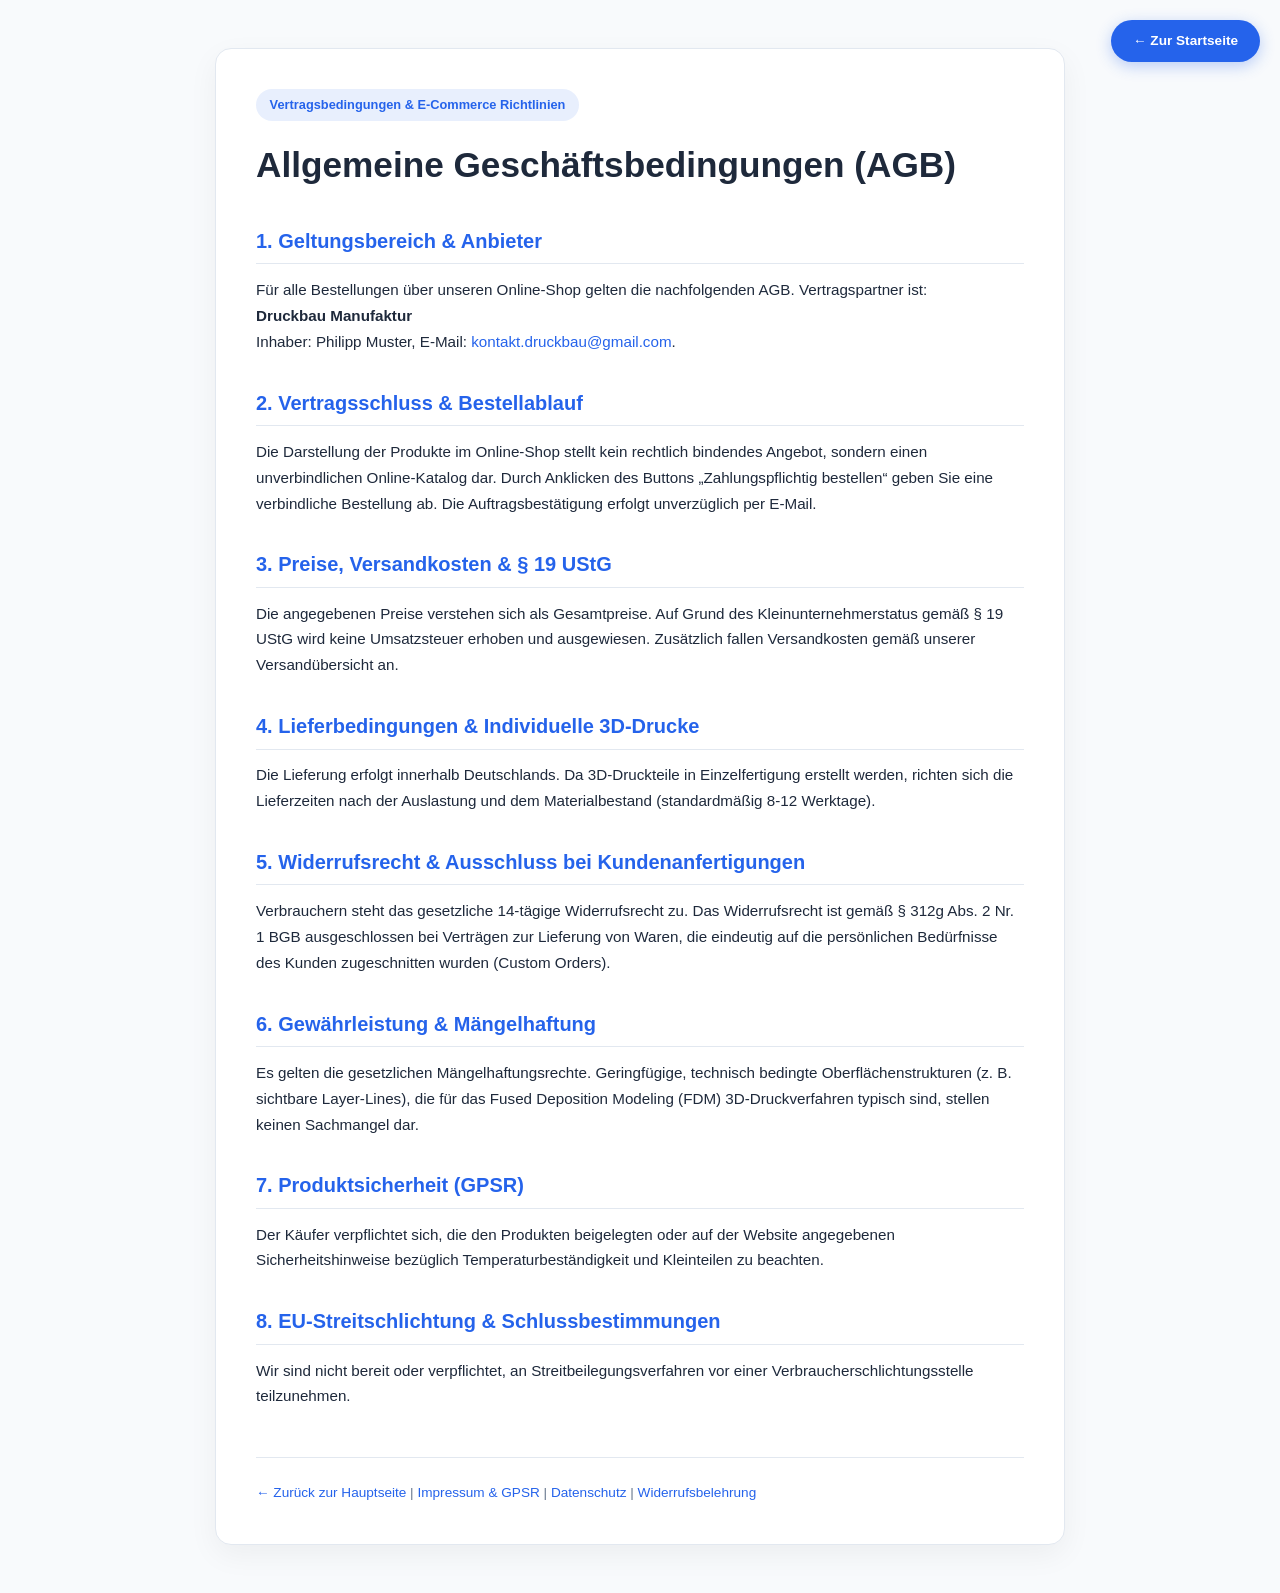
==== commit a2e4ac4c: "full new update datenschutzerklärung und co" ====
--- a/agb.html
+++ b/agb.html
@@ -12,11 +12,12 @@
     <link rel="stylesheet" href="style.css">
     <!-- Security Headers -->
     <meta http-equiv="Content-Security-Policy"
-        content="default-src 'self'; script-src 'self' 'unsafe-inline' https://fonts.googleapis.com https://cdn.jsdelivr.net; style-src 'self' 'unsafe-inline' https://fonts.googleapis.com; font-src 'self' https://fonts.gstatic.com; img-src 'self' data:; connect-src 'self' https://api.emailjs.com; upgrade-insecure-requests; frame-ancestors 'none';">
+        content="default-src 'self'; script-src 'self' 'unsafe-inline' https://fonts.googleapis.com https://cdn.jsdelivr.net; style-src 'self' 'unsafe-inline' https://fonts.googleapis.com; font-src 'self' https://fonts.gstatic.com; img-src 'self' data:; connect-src 'self'; upgrade-insecure-requests; frame-ancestors 'none';">
     <meta name="referrer" content="no-referrer-when-downgrade">
     <meta http-equiv="X-Content-Type-Options" content="nosniff">
     <meta http-equiv="X-Frame-Options" content="DENY">
     <meta http-equiv="Permissions-Policy" content="camera=(), microphone=(), geolocation=(), payment=()">
+    <script src="legal-data.js"></script>
     <style>
         :root {
             --legal-bg: #f8fafc;
@@ -139,8 +140,8 @@
             <h2>1. Geltungsbereich & Anbieter</h2>
             <p>
                 Für alle Bestellungen über unseren Online-Shop gelten die nachfolgenden AGB. Vertragspartner ist:
-                <br><strong>Druckbau Manufaktur</strong><br>
-                Inhaber: [Vorname] [Nachname], E-Mail: <code>druckbau@gmail.com</code>.
+                <br><strong><span data-legal="company-name">Druckbau Manufaktur</span></strong><br>
+                Inhaber: <span data-legal="owner-name">Philipp Muster</span>, E-Mail: <a href="mailto:kontakt.druckbau@gmail.com" data-legal-mailto="email">kontakt.druckbau@gmail.com</a>.
             </p>
 
             <h2>2. Vertragsschluss & Bestellablauf</h2>
@@ -175,7 +176,7 @@
 
             <h2>8. EU-Streitschlichtung & Schlussbestimmungen</h2>
             <p>
-                Die Europäische Kommission stellt eine Plattform zur Online-Streitbeilegung (OS) bereit: <a href="https://ec.europa.eu/consumers/odr/" target="_blank" rel="noopener noreferrer">https://ec.europa.eu/consumers/odr/</a>.
+                Wir sind nicht bereit oder verpflichtet, an Streitbeilegungsverfahren vor einer Verbraucherschlichtungsstelle teilzunehmen.
             </p>
 
             <div class="footer-note">
--- a/style.css
+++ b/style.css
@@ -32,7 +32,7 @@
     margin: 0;
     padding: 0;
     box-sizing: border-box;
-    font-family: 'Inter', sans-serif;
+    font-family: 'Segoe UI', 'Inter', sans-serif;
     transition: background-color 0.3s ease, color 0.3s ease, border-color 0.3s ease;
 }
 
@@ -3366,6 +3366,29 @@
     transform: translateY(-3px);
 }
 
+.consulting-strip {
+    display: flex;
+    flex-wrap: wrap;
+    gap: 0.75rem 1rem;
+    justify-content: center;
+    margin-top: 1rem;
+    margin-bottom: 1.5rem;
+    color: var(--text-dark);
+    font-weight: 600;
+    font-size: 0.92rem;
+}
+
+.consulting-strip span {
+    display: inline-flex;
+    align-items: center;
+    gap: 0.4rem;
+    padding: 0.65rem 0.9rem;
+    background: rgba(255, 255, 255, 0.7);
+    border: 1px solid rgba(37, 99, 235, 0.12);
+    border-radius: 999px;
+    box-shadow: 0 2px 10px rgba(15, 23, 42, 0.05);
+}
+
 /* USP Bar */
 .usp-bar {
     display: flex;
@@ -3402,3 +3425,20 @@
         align-items: flex-start;
     }
 }
+
+/* Mobile responsive adjustments */
+@media (max-width: 600px) {
+  body { padding: 0.5rem; }
+  nav { padding: 0.75rem 1rem; }
+  .nav-links { flex-direction: column; gap: 0.5rem; width: 100%; }
+  .hero-buttons { flex-direction: column; }
+  .hero-btn { width: 100%; }
+  .consulting-strip { flex-direction: column; align-items: flex-start; }
+  .products-grid { grid-template-columns: 1fr; }
+  .comparison-table, .admin-section { overflow-x: auto; }
+  .chat-widget { max-width: 100%; width: 100%; }
+  .chat-messages { max-height: 300px; }
+  .quick-reply-btn { width: 100%; margin: 0.25rem 0; }
+  .hero-btn { padding: 0.8rem 1.5rem; font-size: 1rem; }
+  .product-card { padding: 1rem; }
+}
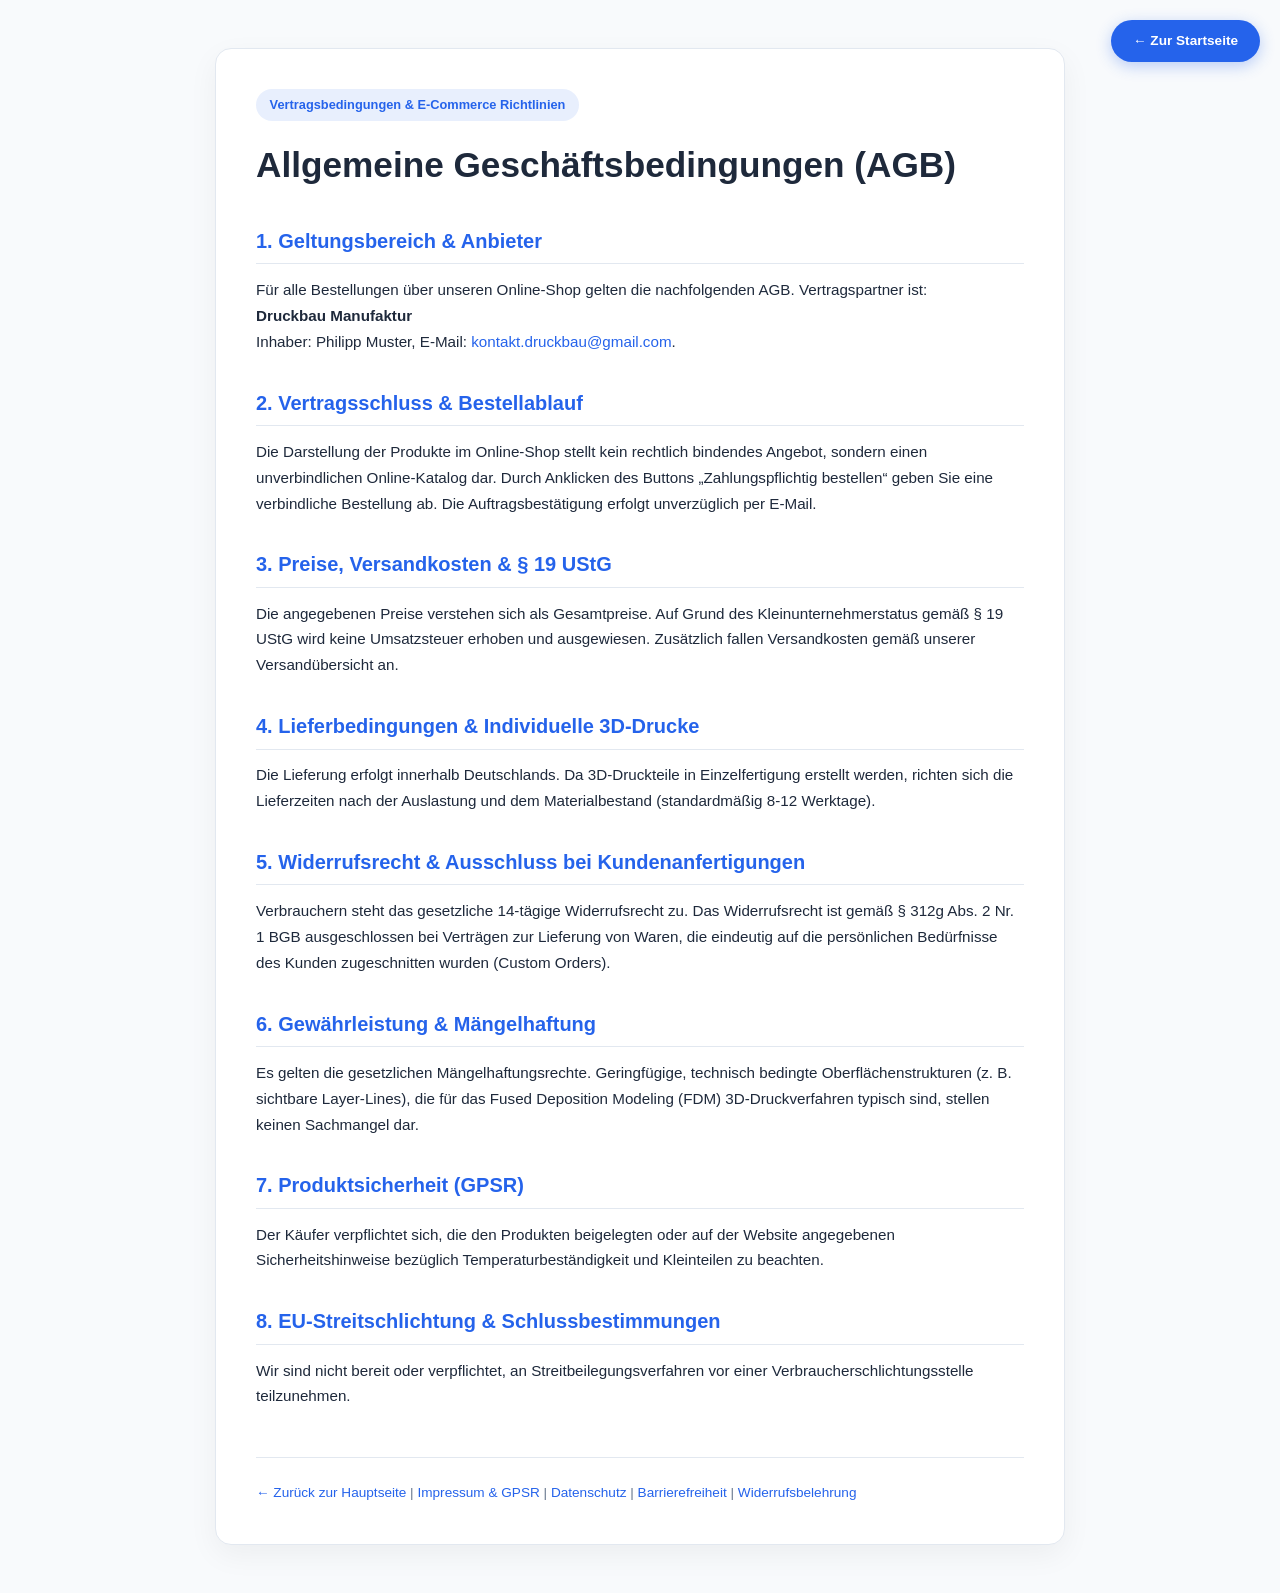
==== commit 3a22af00: "Add files via upload" ====
--- a/agb.html
+++ b/agb.html
@@ -180,7 +180,7 @@
             </p>
 
             <div class="footer-note">
-                <a href="index.html">← Zurück zur Hauptseite</a> | <a href="impressum.html">Impressum & GPSR</a> | <a href="datenschutz.html">Datenschutz</a> | <a href="widerruf.html">Widerrufsbelehrung</a>
+                <a href="index.html">← Zurück zur Hauptseite</a> | <a href="impressum.html">Impressum & GPSR</a> | <a href="datenschutz.html">Datenschutz</a> | <a href="barrierefreiheit.html">Barrierefreiheit</a> | <a href="widerruf.html">Widerrufsbelehrung</a>
             </div>
         </div>
     </main>
